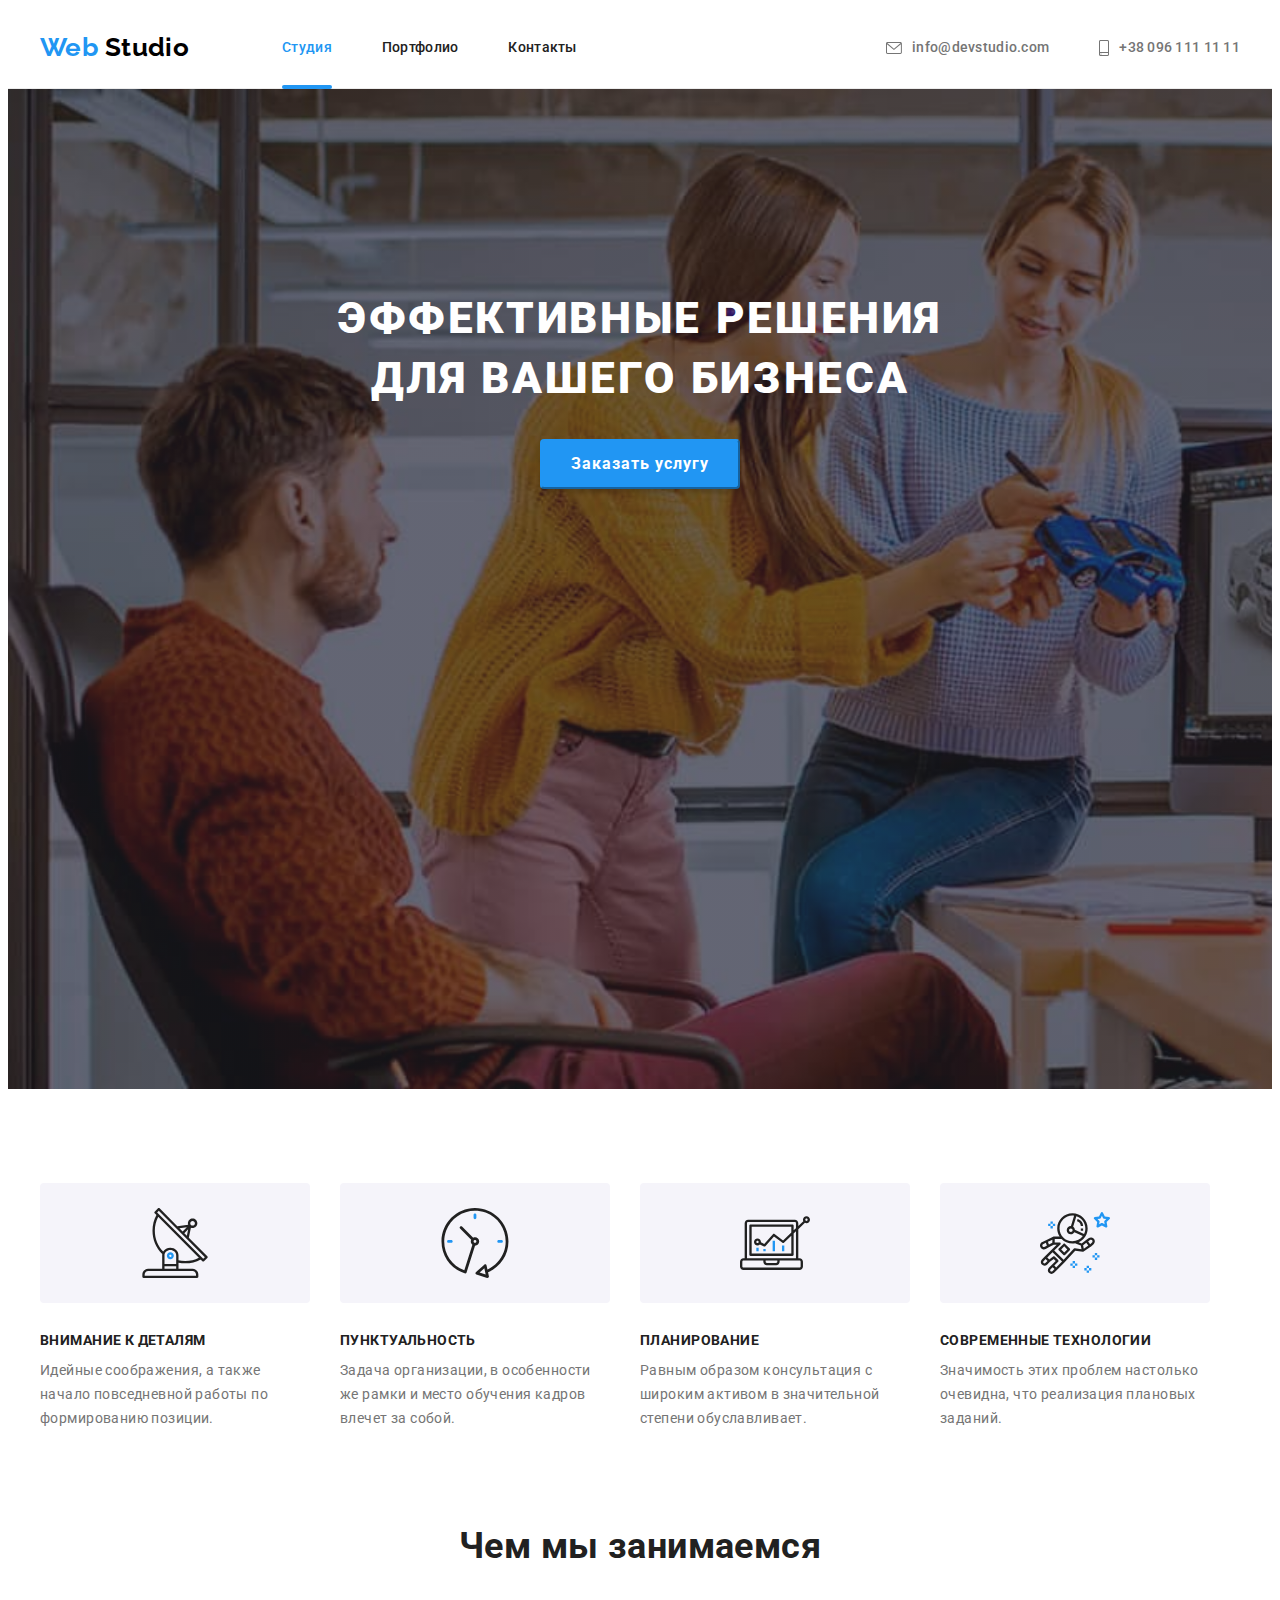
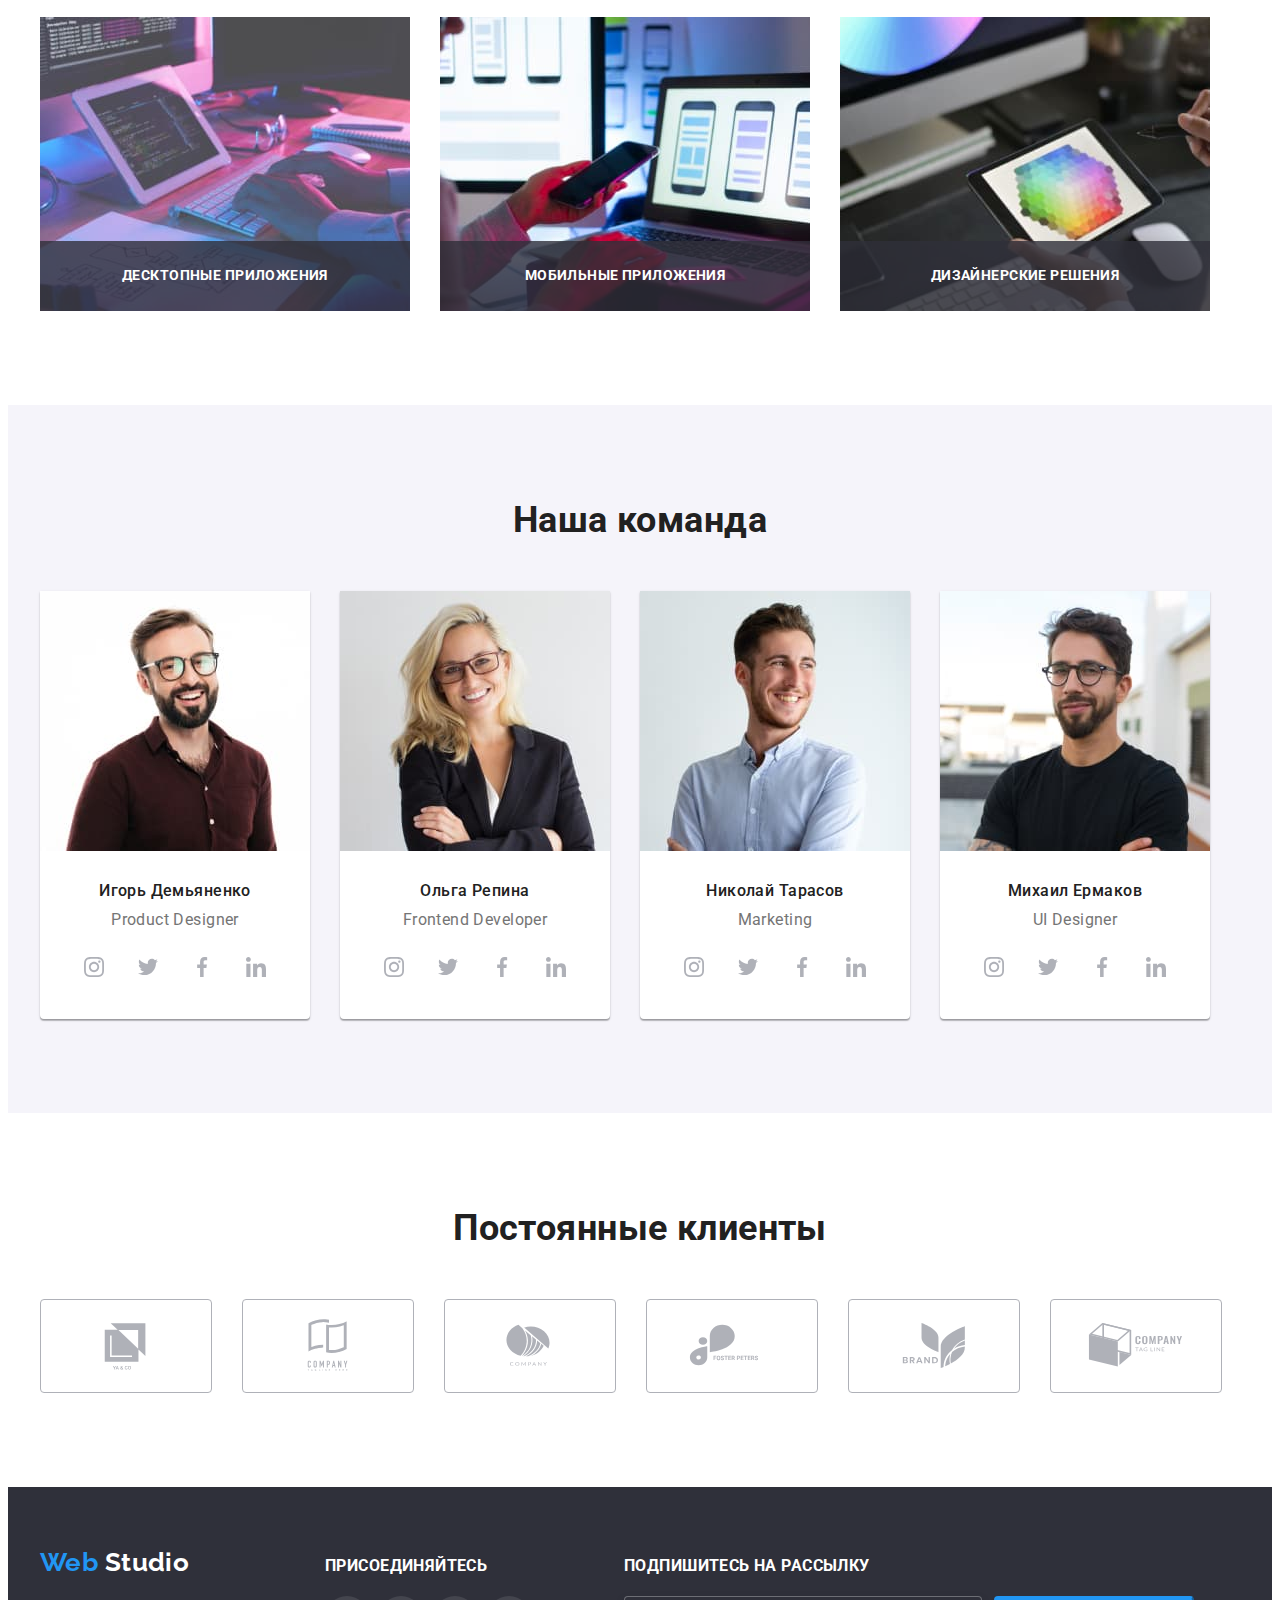
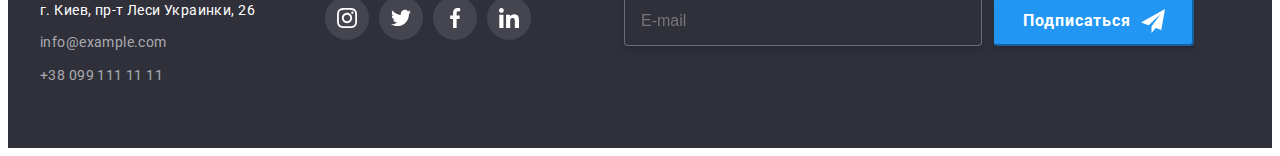
==== index.html @ 4596f4a6 "Initial commit" ====
<!DOCTYPE html>
<html lang="ru">
	<head>
		<meta charset="utf-8" />
		<meta http-equiv="x-ua-compatible" content="ie=edge" />
		<meta name="viewport" content="width=device-width, initial-scale=1.0" />
		<title>Студия</title>
		<link rel="preconnect" href="https://fonts.googleapis.com" />
		<link rel="preconnect" href="https://fonts.gstatic.com" crossorigin />
		<link href="https://fonts.googleapis.com/css2?family=Raleway:wght@700&family=Roboto:wght@400;500;700;900&display=swap" rel="stylesheet" />
		<link
			rel="stylesheet"
			href="https://cdnjs.cloudflare.com/ajax/libs/modern-normalize/1.1.0/modern-normalize.min.css"
			integrity="sha512-wpPYUAdjBVSE4KJnH1VR1HeZfpl1ub8YT/NKx4PuQ5NmX2tKuGu6U/JRp5y+Y8XG2tV+wKQpNHVUX03MfMFn9Q=="
			crossorigin="anonymous"
			referrerpolicy="no-referrer"
		/>
		<link rel="stylesheet" href="./css/styles.css" />
	</head>

	<body>
		<!-- ==== page header ==== -->
		<header class="page-header">
			<div class="container">
				<!-- ==== logo company ==== -->
				<a href="/" class="logo link" lang="en" aria-label="logo WebStudio">
					Web
					<span class="name">Studio</span>
				</a>
				<!-- ==== menu navigation ==== -->
				<nav>
					<!-- ====links to other pages ==== -->
					<ul class="site-nav list">
						<li class="site-nav-item">
							<a href="./index.html" class="link current">Студия</a>
						</li>
						<li class="site-nav-item">
							<a href="./portfolio.html" class="link">Портфолио</a>
						</li>
						<li class="site-nav-item">
							<a href="" class="link">Контакты</a>
						</li>
					</ul>
				</nav>
				<!-- ==== e-mail and tel ==== -->
				<ul class="contacts list">
					<li class="contacts-item">
						<a href="mailto:info@devstudio.com" class="link">
							<svg class="contacts-icon" width="16" height="12"><use href="./images/icons.svg#icon-envelope"></use></svg>
							info@devstudio.com
						</a>
					</li>
					<li class="contacts-item">
						<a href="tel:+380961111111" class="link">
							<svg class="contacts-icon" width="10" height="16"><use href="./images/icons.svg#icon-smartphone"></use></svg>
							+38 096 111 11 11
						</a>
					</li>
				</ul>
			</div>
		</header>

		<!-- ==== page content ==== -->
		<main>
			<!-- ==== hero ==== -->
			<section class="section hero">
				<div class="container">
					<h1 class="hero-title">
						Эффективные решения
						<br />
						для вашего бизнеса
					</h1>
					<button on type="button" class="button" data-modal-open>Заказать услугу</button>
				</div>
			</section>
			<!-- ==== features section ==== -->
			<section class="section no-padding">
				<div class="container">
					<h2 class="section-title visually-hidden">Особенности</h2>
					<ul class="features-list list">
						<li class="features-item">
							<div class="wrapper-icon" aria-label="Антена">
								<svg class="features-icon" width="70" height="70">
									<use href="./images/icons.svg#icon-antenna"></use>
								</svg>
							</div>
							<h3 class="title">Внимание к деталям</h3>
							<p class="description">Идейные соображения, а также начало повседневной работы по формированию позиции.</p>
						</li>
						<li class="features-item">
							<div class="wrapper-icon" aria-label="Часы">
								<svg class="features-icon" width="70" height="70">
									<use href="./images/icons.svg#icon-clock"></use>
								</svg>
							</div>
							<h3 class="title">Пунктуальность</h3>
							<p class="description">Задача организации, в особенности же рамки и место обучения кадров влечет за собой.</p>
						</li>
						<li class="features-item">
							<div class="wrapper-icon" aria-label="Диаграмма">
								<svg class="features-icon" width="70" height="70">
									<use href="./images/icons.svg#icon-diagram"></use>
								</svg>
							</div>
							<h3 class="title">Планирование</h3>
							<p class="description">Равным образом консультация с широким активом в значительной степени обуславливает.</p>
						</li>
						<li class="features-item">
							<div class="wrapper-icon" aria-label="Астронафт">
								<svg class="features-icon" width="70" height="70">
									<use href="./images/icons.svg#icon-astronaut"></use>
								</svg>
							</div>
							<h3 class="title">Современные технологии</h3>
							<p class="description">Значимость этих проблем настолько очевидна, что реализация плановых заданий.</p>
						</li>
					</ul>
				</div>
			</section>
			<!-- ==== work section ==== -->
			<section class="section work">
				<div class="container">
					<h2 class="section-title">Чем мы занимаемся</h2>
					<ul class="work-list list">
						<li class="work-item">
							<img src="./images/box1_sq.jpg" alt="Разработка декстопных приложений" width="370" height="294" />
							<div class="work-item-label">
								<p class="label-description">Десктопные приложения</p>
							</div>
						</li>
						<li class="work-item">
							<img src="./images/box2_sq.jpg" alt="Разработка мобильных приложений" width="370" height="294" />
							<div class="work-item-label">
								<p class="label-description">Мобильные приложения</p>
							</div>
						</li>
						<li class="work-item">
							<img src="./images/box3_sq.jpg" alt="Разработка дизайнерских приложений" width="370" height="294" />
							<div class="work-item-label">
								<p class="label-description">Дизайнерские решения</p>
							</div>
						</li>
					</ul>
				</div>
			</section>
			<!-- ==== team section ==== -->
			<section class="section team">
				<div class="container">
					<h2 class="section-title">Наша команда</h2>
					<ul class="team-list list">
						<li class="team-item">
							<img src="./images/card1_sq.jpg" alt="фото Игоря Демьяненко" width="270" height="260" />
							<div class="wrap">
								<h3 class="title">Игорь Демьяненко</h3>
								<p class="description" lang="en">Product Designer</p>
								<ul class="social-links list">
									<li class="social-links-item">
										<a class="link" href="https://www.instagram.com/" target="_blank" rel="noopener noreferrer" lang="en" aria-label="Instagram">
											<svg class="social-links-icon" width="20" height="20"><use href="./images/icons.svg#icon-instagram"></use></svg>
										</a>
									</li>
									<li class="social-links-item">
										<a class="link" href="https://twitter.com/" target="_blank" rel="noopener noreferrer" lang="en" aria-label="Twitter">
											<svg class="social-links-icon" width="20" height="20"><use href="./images/icons.svg#icon-twitter"></use></svg>
										</a>
									</li>
									<li class="social-links-item">
										<a class="link" href="https://www.facebook.com/" target="_blank" rel="noopener noreferrer" lang="en" aria-label="Facebook">
											<svg class="social-links-icon" width="20" height="20"><use href="./images/icons.svg#icon-facebook"></use></svg>
										</a>
									</li>
									<li class="social-links-item">
										<a class="link" href="https://www.linkedin.com/" target="_blank" rel="noopener noreferrer" lang="en" aria-label="Linkedin">
											<svg class="social-links-icon" width="20" height="20"><use href="./images/icons.svg#icon-linkedin"></use></svg>
										</a>
									</li>
								</ul>
							</div>
						</li>
						<li class="team-item">
							<img src="./images/card2_sq.jpg" alt="фото Ольги Репиной" width="270" height="260" />
							<div class="wrap">
								<h3 class="title">Ольга Репина</h3>
								<p class="description" lang="en">Frontend Developer</p>
								<ul class="social-links list">
									<li class="social-links-item">
										<a class="link" href="https://www.instagram.com/" target="_blank" rel="noopener noreferrer" lang="en" aria-label="Instagram">
											<svg class="social-links-icon" width="20" height="20"><use href="./images/icons.svg#icon-instagram"></use></svg>
										</a>
									</li>
									<li class="social-links-item">
										<a class="link" href="https://twitter.com/" target="_blank" rel="noopener noreferrer" lang="en" aria-label="Twitter">
											<svg class="social-links-icon" width="20" height="20"><use href="./images/icons.svg#icon-twitter"></use></svg>
										</a>
									</li>
									<li class="social-links-item">
										<a class="link" href="https://www.facebook.com/" target="_blank" rel="noopener noreferrer" lang="en" aria-label="Facebook">
											<svg class="social-links-icon" width="20" height="20"><use href="./images/icons.svg#icon-facebook"></use></svg>
										</a>
									</li>
									<li class="social-links-item">
										<a class="link" href="https://www.linkedin.com/" target="_blank" rel="noopener noreferrer" lang="en" aria-label="Linkedin">
											<svg class="social-links-icon" width="20" height="20"><use href="./images/icons.svg#icon-linkedin"></use></svg>
										</a>
									</li>
								</ul>
							</div>
						</li>
						<li class="team-item">
							<img src="./images/card3_sq.jpg" alt="фото Николая Тарасова" width="270" height="260" />
							<div class="wrap">
								<h3 class="title">Николай Тарасов</h3>
								<p class="description" lang="en">Marketing</p>
								<ul class="social-links list">
									<li class="social-links-item">
										<a class="link" href="https://www.instagram.com/" target="_blank" rel="noopener noreferrer" lang="en" aria-label="Instagram">
											<svg class="social-links-icon" width="20" height="20"><use href="./images/icons.svg#icon-instagram"></use></svg>
										</a>
									</li>
									<li class="social-links-item">
										<a class="link" href="https://twitter.com/" target="_blank" rel="noopener noreferrer" lang="en" aria-label="Twitter">
											<svg class="social-links-icon" width="20" height="20"><use href="./images/icons.svg#icon-twitter"></use></svg>
										</a>
									</li>
									<li class="social-links-item">
										<a class="link" href="https://www.facebook.com/" target="_blank" rel="noopener noreferrer" lang="en" aria-label="Facebook">
											<svg class="social-links-icon" width="20" height="20"><use href="./images/icons.svg#icon-facebook"></use></svg>
										</a>
									</li>
									<li class="social-links-item">
										<a class="link" href="https://www.linkedin.com/" target="_blank" rel="noopener noreferrer" lang="en" aria-label="Linkedin">
											<svg class="social-links-icon" width="20" height="20"><use href="./images/icons.svg#icon-linkedin"></use></svg>
										</a>
									</li>
								</ul>
							</div>
						</li>
						<li class="team-item">
							<img src="./images/card4_sq.jpg" alt="фото Михаила Ермакова" width="270" />
							<div class="wrap">
								<h3 class="title">Михаил Ермаков</h3>
								<p class="description" lang="en">UI Designer</p>
								<ul class="social-links list">
									<li class="social-links-item">
										<a class="link" href="https://www.instagram.com/" target="_blank" rel="noopener noreferrer" lang="en" aria-label="Instagram">
											<svg class="social-links-icon" width="20" height="20"><use href="./images/icons.svg#icon-instagram"></use></svg>
										</a>
									</li>
									<li class="social-links-item">
										<a class="link" href="https://twitter.com/" target="_blank" rel="noopener noreferrer" lang="en" aria-label="Twitter">
											<svg class="social-links-icon" width="20" height="20"><use href="./images/icons.svg#icon-twitter"></use></svg>
										</a>
									</li>
									<li class="social-links-item">
										<a class="link" href="https://www.facebook.com/" target="_blank" rel="noopener noreferrer" lang="en" aria-label="Facebook">
											<svg class="social-links-icon" width="20" height="20"><use href="./images/icons.svg#icon-facebook"></use></svg>
										</a>
									</li>
									<li class="social-links-item">
										<a class="link" href="https://www.linkedin.com/" target="_blank" rel="noopener noreferrer" lang="en" aria-label="Linkedin">
											<svg class="social-links-icon" width="20" height="20"><use href="./images/icons.svg#icon-linkedin"></use></svg>
										</a>
									</li>
								</ul>
							</div>
						</li>
					</ul>
				</div>
			</section>
			<!-- ==== section regular clients ==== -->
			<section class="section clients">
				<div class="container">
					<h2 class="section-title">Постоянные клиенты</h2>
					<ul class="clients-list list">
						<li class="clients-item">
							<a href="" class="wrapper-icon link">
								<svg class="clients-icon" width="106" height="60">
									<use href="./images/icons.svg#icon-client1"></use>
								</svg>
							</a>
						</li>
						<li class="clients-item">
							<a href="" class="wrapper-icon link">
								<svg class="clients-icon" width="106" height="60">
									<use href="./images/icons.svg#icon-client2"></use>
								</svg>
							</a>
						</li>
						<li class="clients-item">
							<a href="" class="wrapper-icon link">
								<svg class="clients-icon" width="106" height="60">
									<use href="./images/icons.svg#icon-client3"></use>
								</svg>
							</a>
						</li>
						<li class="clients-item">
							<a href="" class="wrapper-icon link">
								<svg class="clients-icon" width="106" height="60">
									<use href="./images/icons.svg#icon-client4"></use>
								</svg>
							</a>
						</li>
						<li class="clients-item">
							<a href="" class="wrapper-icon link">
								<svg class="clients-icon" width="106" height="60">
									<use href="./images/icons.svg#icon-client5"></use>
								</svg>
							</a>
						</li>
						<li class="clients-item">
							<a href="" class="wrapper-icon link">
								<svg class="clients-icon" width="106" height="60">
									<use href="./images/icons.svg#icon-client6"></use>
								</svg>
							</a>
						</li>
					</ul>
				</div>
			</section>
		</main>

		<!-- ==== page footer ==== -->
		<footer class="page-footer">
			<div class="container">
				<div class="wrapper-address">
					<!-- ==== logo company ==== -->
					<a href="/" class="logo link" lang="en" aria-label="logo WebStudio">
						Web
						<span class="name">Studio</span>
					</a>
					<!-- ==== address ==== -->
					<address class="address">
						<ul class="address-list list">
							<li class="address-item">
								<a href="https://goo.gl/maps/FhsFouY1L5zsYzUFA" target="_blank" rel="noopener noreferrer" lang="en" aria-label="Google maps" class="link">
									г. Киев, пр-т Леси Украинки, 26
								</a>
							</li>
							<li class="address-item">
								<a href="mailto:info@example.com" class="link">info@example.com</a>
							</li>
							<li class="address-item">
								<a href="tel:+380991111111" class="link">+38 099 111 11 11</a>
							</li>
						</ul>
					</address>
				</div>
				<div class="wrapper-social-links">
					<h3 class="social-links-title">присоединяйтесь</h3>
					<ul class="social-links list">
						<li class="social-links-item">
							<a class="link" href="https://www.instagram.com/" target="_blank" rel="noopener noreferrer" lang="en" aria-label="Instagram">
								<svg class="social-links-icon" width="20" height="20"><use href="./images/icons.svg#icon-instagram"></use></svg>
							</a>
						</li>
						<li class="social-links-item">
							<a class="link" href="https://twitter.com/" target="_blank" rel="noopener noreferrer" lang="en" aria-label="Twitter">
								<svg class="social-links-icon" width="20" height="20"><use href="./images/icons.svg#icon-twitter"></use></svg>
							</a>
						</li>
						<li class="social-links-item">
							<a class="link" href="https://www.facebook.com/" target="_blank" rel="noopener noreferrer" lang="en" aria-label="Facebook">
								<svg class="social-links-icon" width="20" height="20"><use href="./images/icons.svg#icon-facebook"></use></svg>
							</a>
						</li>
						<li class="social-links-item">
							<a class="link" href="https://www.linkedin.com/" target="_blank" rel="noopener noreferrer" lang="en" aria-label="Linkedin">
								<svg class="social-links-icon" width="20" height="20"><use href="./images/icons.svg#icon-linkedin"></use></svg>
							</a>
						</li>
					</ul>
				</div>
				<div class="wrapper-email-input">
					<h3 class="email-input-title">Подпишитесь на рассылку</h3>
					<form class="email-input">
						<label for="user-mail" class="visually-hidden" aria-label="Почта">E-mail</label>
						<input type="email" name="email" id="user-mail" placeholder="E-mail" />
						<button type="submit" class="subscribe button">Подписаться</button>
					</form>
				</div>
			</div>
		</footer>
		<div class="backdrop is-hidden" data-modal>
			<div class="modal">
				<button class="close-button" aria-label="Закрыть" data-modal-close>
					<svg class="modal-icon" width="11" height="11"><use href="./images/icons.svg#icon-close-btn"></use></svg>
				</button>
				<p class="modal-title">Оставьте свои данные, мы вам перезвоним</p>
				<form class="form-contacts" name="form-contacts" autocomplete="off">
					<label class="form-field">
						<span class="form-label">Имя</span>
						<span class="input-wrapper">
							<input class="form-input" type="text" name="username" />
							<svg class="input-icon" width="18" height="18"><use href="./images/icons.svg#icon-person"></use></svg>
						</span>
					</label>
					<label class="form-field">
						<span class="form-label">Телефон</span>
						<span class="input-wrapper">
							<input class="form-input" type="tel" name="tel" required />
							<svg class="input-icon" width="18" height="18"><use href="./images/icons.svg#icon-phone"></use></svg>
						</span>
					</label>
					<label class="form-field">
						<span class="form-label">Почта</span>
						<span class="input-wrapper">
							<input class="form-input" type="email" name="email" />
							<svg class="input-icon" width="18" height="18"><use href="./images/icons.svg#icon-email"></use></svg>
						</span>
					</label>
					<label class="form-field comment">
						<span class="form-label">Комментарий</span>
						<textarea class="form-comment" name="comment" placeholder="Введите текст"></textarea>
					</label>
					<label class="form-field checkbox">
						<span class="input-wrapper">
							<input class="form-input checkbox" type="checkbox" name="agreement" required />
							<svg class="input-icon" width="16" height="15"><use href="./images/icons.svg#icon-check2"></use></svg>
							<span class="input-border"></span>
						</span>
						<span class="form-label">
							Соглашаюсь с рассылкой и принимаю
							<a href="" class="agreement-doc">Условия договора</a>
						</span>
					</label>
					<button type="submit" class="send button">Отправить</button>
				</form>
			</div>
		</div>
		<script src="./js/modal.js"></script>
	</body>
</html>
---- css/styles.css ----
:root {
	--main-color-text: #212121;
	--second-color-text: #757575;
	--white-color: #ffffff;
	--color-accent: #2196f3;
	--color-second-background: #f5f4fa;
	--color-accent-background: #2f303a;
	--color-icon: #afb1b8;
	--transition-duration: 250ms;
	--transition-timing-function: cubic-bezier(0.4, 0, 0.2, 1);
}
body {
	font-family: "Roboto", sans-serif;
	font-weight: 400;
	font-size: 14px;
	letter-spacing: 0.03em;

	color: var(--main-color-text);
	background-color: var(--white-color);
}
/* ===== utilities ===== */
img {
	display: block;
	max-width: 100%;
	height: auto;
}
h1,
h2,
h3,
h4,
h5,
h6,
p {
	padding-top: 0;
	padding-bottom: 0;
	margin-top: 0;
	margin-bottom: 0;
}
.list {
	list-style: none;

	display: flex;
	padding: 0;
	margin: 0;
}
.link.current,
.link:hover,
.link:focus {
	color: var(--color-accent);
}
.link {
	text-decoration: none;
	color: inherit;
}
input:hover,
input:focus,
input:active,
textarea:hover,
textarea:focus,
textarea:active {
	outline: 0;
}
.container {
	padding-top: 0;
	padding-bottom: 0;
	padding-left: 15px;
	padding-right: 15px;
	margin-top: 0;
	margin-bottom: 0;
	margin-left: auto;
	margin-right: auto;

	width: 1200px;
}
.button {
	width: 200px;
	height: 50px;

	font-family: inherit;
	font-weight: 700;
	font-size: 16px;
	line-height: 1.88;
	letter-spacing: 0.06em;

	color: var(--white-color);
	background-color: var(--color-accent);

	box-shadow: 0px 4px 4px rgba(0, 0, 0, 0.15);
	border-radius: 4px;
	border-color: var(--color-accent);

	cursor: pointer;

	transition: color var(--transition-duration) var(--transition-timing-function), background-color var(--transition-duration) var(--transition-timing-function),
		border-color var(--transition-duration) var(--transition-timing-function);
}
.button:hover,
.button:focus {
	--btn-color: #188ce8;
	background-color: var(--btn-color);
	border-color: var(--btn-color);
}

/* ==== STUDIO PAGE ==== */
/* ==== header ==== */
.page-header {
	border-bottom: 1px solid #ececec;
}
.page-header > .container {
	display: flex;
	align-items: center;
}
/* ==== logo company ==== */
.logo {
	padding-top: 24px;
	padding-bottom: 25px;
	margin-right: 93px;

	font-family: "Raleway", sans-serif;
	font-weight: 700;
	font-size: 26px;
	line-height: 1.2;

	color: var(--color-accent);
}
.page-header .name {
	color: #000000;
}
/* ==== menu navigation and contacts ==== */
.site-nav-item > .link,
.contacts-item > .link {
	display: flex;
	align-items: center;

	padding-top: 32px;
	padding-bottom: 32px;

	font-weight: 500;
	line-height: 1.14;
	letter-spacing: 0.02em;

	transition: color var(--transition-duration) var(--transition-timing-function);
}
.site-nav-item + .site-nav-item,
.contacts-item + .contacts-item {
	margin-left: 50px;
}
.site-nav-item > .link.current {
	position: relative;
}
.site-nav-item > .link.current::after {
	position: absolute;
	content: "";
	bottom: -1px;
	left: 0;

	width: 100%;
	height: 4px;

	border-radius: 2px;
	background: var(--color-accent);
}
.contacts {
	margin-left: auto;
}
.contacts-item {
	color: var(--second-color-text);
}
.contacts-icon {
	margin-right: 10px;
	fill: currentColor;
}

/* ==== main ==== */
/* ==== hero ==== */
.section.hero {
	margin-left: auto;
	margin-right: auto;
	padding-top: 200px;
	padding-bottom: 200px;

	max-width: 1600px;
	height: 600px;

	background-color: var(--color-accent-background);
	background-image: linear-gradient(to right, rgba(47, 48, 58, 0.4), rgba(47, 48, 58, 0.4)), url(../images/hero.jpg);
	background-size: cover;

	text-align: center;
}
.hero-title {
	margin-bottom: 30px;

	font-weight: 900;
	font-size: 44px;
	line-height: 1.36;
	letter-spacing: 0.06em;
	text-transform: uppercase;

	color: var(--white-color);
}
.hero .button {
	display: inline-block;
	align-items: center;
}
/* ==== sections ==== */
.section {
	padding-top: 94px;
	padding-bottom: 94px;
}
.section.no-padding {
	padding-bottom: 0;
}
.features-item:not(:last-child),
.work-item:not(:last-child),
.team-item:not(:last-child),
.clients-item:not(:last-child) {
	margin-right: 30px;
}
.section-title {
	margin-bottom: 50px;

	font-weight: 700;
	font-size: 36px;
	line-height: 1.17;
	text-align: center;
}
.visually-hidden {
	position: absolute;
	white-space: nowrap;
	margin: -1px;

	width: 1px;
	height: 1px;

	overflow: hidden;
	border: 0;
	padding: 0;
	clip: rect(0 0 0 0);
	clip-path: inset(50%);
}
/* ==== features section ==== */
.features-item {
	width: 270px;
}
.features-item > .wrapper-icon {
	display: flex;
	justify-content: center;
	align-items: center;

	margin-bottom: 30px;

	width: 270px;
	height: 120px;

	background: var(--color-second-background);
	border-radius: 4px;
}
.features-list .title {
	margin-bottom: 10px;

	font-weight: 700;
	font-size: 14px;
	line-height: 1.14;
	text-transform: uppercase;
}
.features-list .description {
	line-height: 1.71;

	color: var(--second-color-text);
}
/* ==== work section ==== */
.work-item {
	position: relative;
}
.work-item-label {
	position: absolute;
	bottom: 0;
	left: 0;

	display: flex;
	justify-content: center;
	align-items: center;

	width: 370px;
	height: 70px;

	background: rgba(47, 48, 58, 0.8);
}
.label-description {
	font-weight: 700;
	line-height: 1.14;
	text-align: center;
	letter-spacing: 0.03em;
	text-transform: uppercase;

	color: var(--white-color);
}
/* ==== team section ==== */
.section.team {
	background-color: var(--color-second-background);
}
.team-item {
	width: 270px;

	background-color: var(--white-color);
	box-shadow: 0px 1px 3px rgba(0, 0, 0, 0.12), 0px 1px 1px rgba(0, 0, 0, 0.14), 0px 2px 1px rgba(0, 0, 0, 0.2);
	border-radius: 0px 0px 4px 4px;
}
.team-item > .wrap {
	padding-top: 30px;
	padding-bottom: 30px;

	text-align: center;
}
.team-list .title {
	margin-bottom: 10px;

	font-weight: 500;
	font-size: 16px;
	line-height: 1.19;
}
.team-list .description {
	margin-bottom: 16px;

	font-weight: 400;
	font-size: 16px;
	line-height: 1.19;

	color: var(--second-color-text);
}
/* ==== social-links ==== */
.team-item .social-links {
	justify-content: center;
}
.social-links-item > .link {
	display: flex;
	align-items: center;
	justify-content: center;

	width: 44px;
	height: 44px;

	color: var(--color-icon);
	border-radius: 50%;

	transition: color var(--transition-duration) var(--transition-timing-function), background-color var(--transition-duration) var(--transition-timing-function);
}
.social-links-item:not(:last-child) {
	margin-right: 10px;
}
.social-links-item > .link:hover,
.social-links-item > .link:focus {
	color: var(--white-color);
	background-color: var(--color-accent);
}
.social-links-icon {
	fill: currentColor;
}
/* ==== clients section ==== */
.clients-item > .wrapper-icon {
	display: flex;
	justify-content: center;
	align-items: center;

	width: 170px;
	height: 92px;

	color: var(--color-icon);
	border: 1px solid var(--color-icon);
	border-radius: 4px;

	transition: color var(--transition-duration) var(--transition-timing-function), border var(--transition-duration) var(--transition-timing-function);
}
.clients-item > .wrapper-icon:hover,
.clients-item > .wrapper-icon:focus {
	border: 1px solid var(--color-accent);
	color: var(--color-accent);
}
.clients-icon {
	fill: currentColor;
}
/* ==== footer ==== */
.page-footer {
	padding-top: 60px;
	padding-bottom: 60px;

	background-color: var(--color-accent-background);
}
.page-footer > .container {
	display: flex;
	align-items: baseline;
}
/* ==== address container ==== */
.wrapper-address {
	margin-right: 70px;
}
.page-footer .logo {
	display: block;
	padding: 0;
	margin-top: 0;
	margin-bottom: 20px;
	margin-right: 0;
	margin-left: 0;
}
.page-footer .name {
	color: var(--white-color);
}
.address {
	font-style: inherit;
	line-height: 1.71;

	color: rgba(255, 255, 255, 0.6);
}
.address-list {
	display: block;
}
.address-item:first-child {
	padding-top: 0;

	color: var(--white-color);
}
.address-item + .address-item {
	margin-top: 9px;
}
.address-item > .link {
	transition: color var(--transition-duration) var(--transition-timing-function);
}
/* ==== wrapper social links ==== */
.page-footer .wrapper-social-links {
	margin-right: 93px;
}
.social-links-title,
.email-input-title {
	margin-bottom: 20px;

	font-weight: 700;
	line-height: 1.14;
	text-transform: uppercase;

	color: var(--white-color);
}
.page-footer .social-links-item {
	border-radius: 50%;
	background: rgba(255, 255, 255, 0.1);
}
.page-footer .social-links-icon {
	fill: var(--white-color);
}
/* ==== wrapper e-mail input ==== */
.wrapper-email-input {
	margin-right: auto;
}
.email-input {
	display: flex;
}
.page-footer input[type="email"] {
	margin-right: 12px;
	padding-top: 15px;
	padding-bottom: 15px;
	padding-left: 16px;

	width: 358px;
	height: 50px;

	display: flex;
	align-items: center;

	font-size: 16px;
	line-height: 1.25;

	color: rgba(255, 255, 255, 0.6);
	background-color: var(--color-accent-background);
	box-sizing: border-box;
	border: 1px solid rgba(255, 255, 255, 0.3);
	filter: drop-shadow(0px 4px 4px rgba(0, 0, 0, 0.15));
	border-radius: 4px;

	transition: border-color var(--transition-duration) var(--transition-timing-function);
}
.page-footer input[type="email"]:hover,
.page-footer input[type="email"]:focus,
.page-footer input[type="email"]:active {
	border-color: var(--white-color);
}
.subscribe.button {
	display: flex;
	align-items: center;
	justify-content: center;
	text-align: center;
}
.subscribe.button::after {
	content: "";
	display: inline-block;
	width: 24px;
	height: 24px;
	margin-left: 10px;
	background-image: url(../images/icons/send.svg);
	background-size: contain;
}

/* ==== modal window ==== */
.backdrop {
	position: fixed;
	top: 0;
	left: 0;

	width: 100%;
	height: 100%;

	background: rgba(0, 0, 0, 0.2);

	transition: opacity var(--transition-duration) var(--transition-timing-function), visibility var(--transition-duration) var(--transition-timing-function),
		transform var(--transition-duration) var(--transition-timing-function);
}
.backdrop.is-hidden {
	opacity: 0;
	pointer-events: none;
	visibility: hidden;
}
.backdrop.is-hidden > .modal {
	transform: translate(-50%, -50%) scale(1.5);
}
.modal {
	position: absolute;
	top: 50%;
	left: 50%;
	transform: translate(-50%, -50%) scale(1);
	padding: 40px;

	width: 528px;
	height: 581px;

	background: var(--white-color);
	box-shadow: 0px 1px 3px rgba(0, 0, 0, 0.12), 0px 1px 1px rgba(0, 0, 0, 0.14), 0px 2px 1px rgba(0, 0, 0, 0.2);
	border-radius: 4px;
	opacity: 1;

	transition: transform var(--transition-duration) var(--transition-timing-function), visibility var(--transition-duration) var(--transition-timing-function),
		opacity var(--transition-duration) var(--transition-timing-function);
}
.modal .close-button {
	position: absolute;
	top: 8px;
	right: 8px;

	display: flex;
	justify-content: center;
	align-items: center;

	width: 30px;
	height: 30px;

	color: #000000;
	background: var(--white-color);
	border: 1px solid rgba(0, 0, 0, 0.1);
	border-radius: 50%;

	cursor: pointer;
	transition: color var(--transition-duration) var(--transition-timing-function);
}
.close-button:hover,
.close-button:focus {
	color: var(--color-accent);
}
.modal-icon,
.input-icon {
	fill: currentColor;
}
.modal-title {
	margin-bottom: 12px;

	font-weight: 700;
	font-size: 20px;
	line-height: 1.15;
	text-align: center;
}
.form-contacts {
	display: block;
	text-align: center;
}
.form-field {
	display: block;
	margin-bottom: 10px;

	text-align: left;
}
.form-label {
	display: inline-block;
	margin-bottom: 4px;

	font-size: 12px;
	line-height: 1.17;
	letter-spacing: 0.01em;

	color: var(--second-color-text);
}
.input-wrapper {
	position: relative;
	display: block;
}
.form-input {
	display: flex;
	padding-top: 12px;
	padding-bottom: 12px;
	padding-left: 42px;
	padding-right: 16px;

	width: 448px;
	height: 40px;

	color: var(--main-color-text);
	border: 1px solid rgba(33, 33, 33, 0.2);
	border-radius: 4px;

	transition: border-color var(--transition-duration) var(--transition-timing-function);
}
.form-field:focus-within .form-input {
	border-color: var(--color-accent);
}
.input-icon {
	position: absolute;
	top: 50%;
	left: 12px;
	transform: translateY(-50%);

	transition: fill var(--transition-duration) var(--transition-timing-function);
}
.form-field:focus-within .input-icon {
	fill: var(--color-accent);
}
.form-field.comment {
	margin-bottom: 20px;
}
.form-comment {
	display: flex;
	padding: 12px 16px;

	width: 448px;
	height: 120px;
	resize: none;

	line-height: 1.14;
	letter-spacing: 0.01em;

	color: var(--main-color-text);
	border: 1px solid rgba(33, 33, 33, 0.2);
	border-radius: 4px;
	transition: border-color var(--transition-duration) var(--transition-timing-function);
}
.form-comment:hover,
.form-comment:focus,
.form-comment:active {
	border-color: var(--color-accent);
}
.form-comment::placeholder {
	color: rgba(117, 117, 117, 0.5);
}
.form-field.checkbox {
	display: flex;
	justify-content: center;
	align-items: center;

	margin-bottom: 30px;
}
.checkbox > .input-wrapper {
	position: relative;

	display: block;
	margin-right: 7px;

	width: 16px;
	height: 15px;

	cursor: pointer;
}
.checkbox .form-input {
	position: absolute;
	white-space: nowrap;
	margin: -1px;
	padding: 0;

	width: 1px;
	height: 1px;

	overflow: hidden;
	border: 0;

	clip: rect(0 0 0 0);
	clip-path: inset(50%);
}
.checkbox .input-icon {
	position: absolute;
	top: 50%;
	left: 0;
	transform: translateY(-50%);

	opacity: 0;
	transition: opacity var(--transition-duration) var(--transition-timing-function);
}
.checkbox:checked + .input-icon {
	opacity: 1;
}
.checkbox .input-border {
	position: absolute;
	top: 50%;
	left: 0;
	transform: translateY(-50%);

	width: 16px;
	height: 15px;

	border: 2px solid var(--main-color-text);
	border-radius: 2px;

	transition: border-color var(--transition-duration) var(--transition-timing-function);
}
.checkbox:checked ~ .input-border,
.checkbox:focus ~ .input-border,
.checkbox:hover ~ .input-border {
	border-color: var(--color-accent);
}
.checkbox .form-label {
	margin-bottom: 0;

	font-size: 14px;
	line-height: 1.71;

	color: var(--second-color-text);
	cursor: pointer;
	user-select: none;
}
.agreement-doc {
	color: var(--color-accent);
}

/* ==== PORTFOLIO PAGE ==== */
/* ==== filters button ==== */
.filters {
	justify-content: center;
}

.filters-item:not(:last-child) {
	margin-right: 8px;
}
.filters .button {
	padding: 6px 22px;

	width: auto;
	height: auto;

	font-family: inherit;
	font-weight: 500;
	font-size: 16px;
	line-height: 1.62;
	letter-spacing: 0.03em;

	color: var(--main-color-text);
	background-color: var(--color-second-background);

	border-color: transparent;
	border-radius: 4px;

	transition: color var(--transition-duration) var(--transition-timing-function), background-color var(--transition-duration) var(--transition-timing-function),
		box-shadow var(--transition-duration) var(--transition-timing-function);
	cursor: pointer;
}
.filters .button:active,
.filters .button:hover,
.filters .button:focus {
	color: var(--white-color);
	background-color: var(--color-accent);
	box-shadow: 0px 3px 1px rgba(0, 0, 0, 0.1), 0px 1px 2px rgba(0, 0, 0, 0.08), 0px 2px 2px rgba(0, 0, 0, 0.12);
}
/* ==== projects ==== */
.projects-list {
	flex-wrap: wrap;
	margin-top: 50px;
}
.projects-item {
	margin-right: 30px;
	margin-bottom: 30px;

	width: 370px;
}
.projects-item:nth-child(3n) {
	margin-right: 0;
}
.projects-item:nth-last-child(-n + 3) {
	margin-bottom: 0;
}
.projects-item > .link {
	display: inline-block;
	transition: box-shadow var(--transition-duration) var(--transition-timing-function);
}
.projects-item > .link:hover,
.projects-item > .link:focus {
	color: inherit;
	box-shadow: 0px 1px 1px rgba(0, 0, 0, 0.12), 0px 4px 4px rgba(0, 0, 0, 0.06), 1px 4px 6px rgba(0, 0, 0, 0.16);
}
.projects-item .wrap {
	padding-top: 20px;
	padding-bottom: 20px;
	padding-left: 24px;
	padding-right: 24px;

	border-right: 1px solid #eeeeee;
	border-bottom: 1px solid #eeeeee;
	border-left: 1px solid #eeeeee;
}
.projects-item .title {
	margin-bottom: 4px;

	font-weight: 700;
	font-size: 18px;
	line-height: 2;
	letter-spacing: 0.06em;
	text-align: left;
}
.projects-item .subtitle {
	font-weight: 400;
	font-size: 16px;
	line-height: 1.88;
	text-align: left;

	color: var(--second-color-text);
}
.box {
	position: relative;
	overflow: hidden;
}
.overlay-description {
	position: absolute;
	padding-top: 63px;
	padding-bottom: 63px;
	padding-left: 24px;
	padding-right: 24px;

	width: 100%;
	height: 100%;

	background-color: rgba(33, 150, 243, 0.9);
	color: var(--white-color);

	font-size: 18px;
	line-height: 1.56;
	text-align: left;

	transition: transform var(--transition-duration) var(--transition-timing-function);
}
.projects-item > .link:hover .overlay-description,
.projects-item > .link:focus .overlay-description {
	transform: translateY(-100%);
}
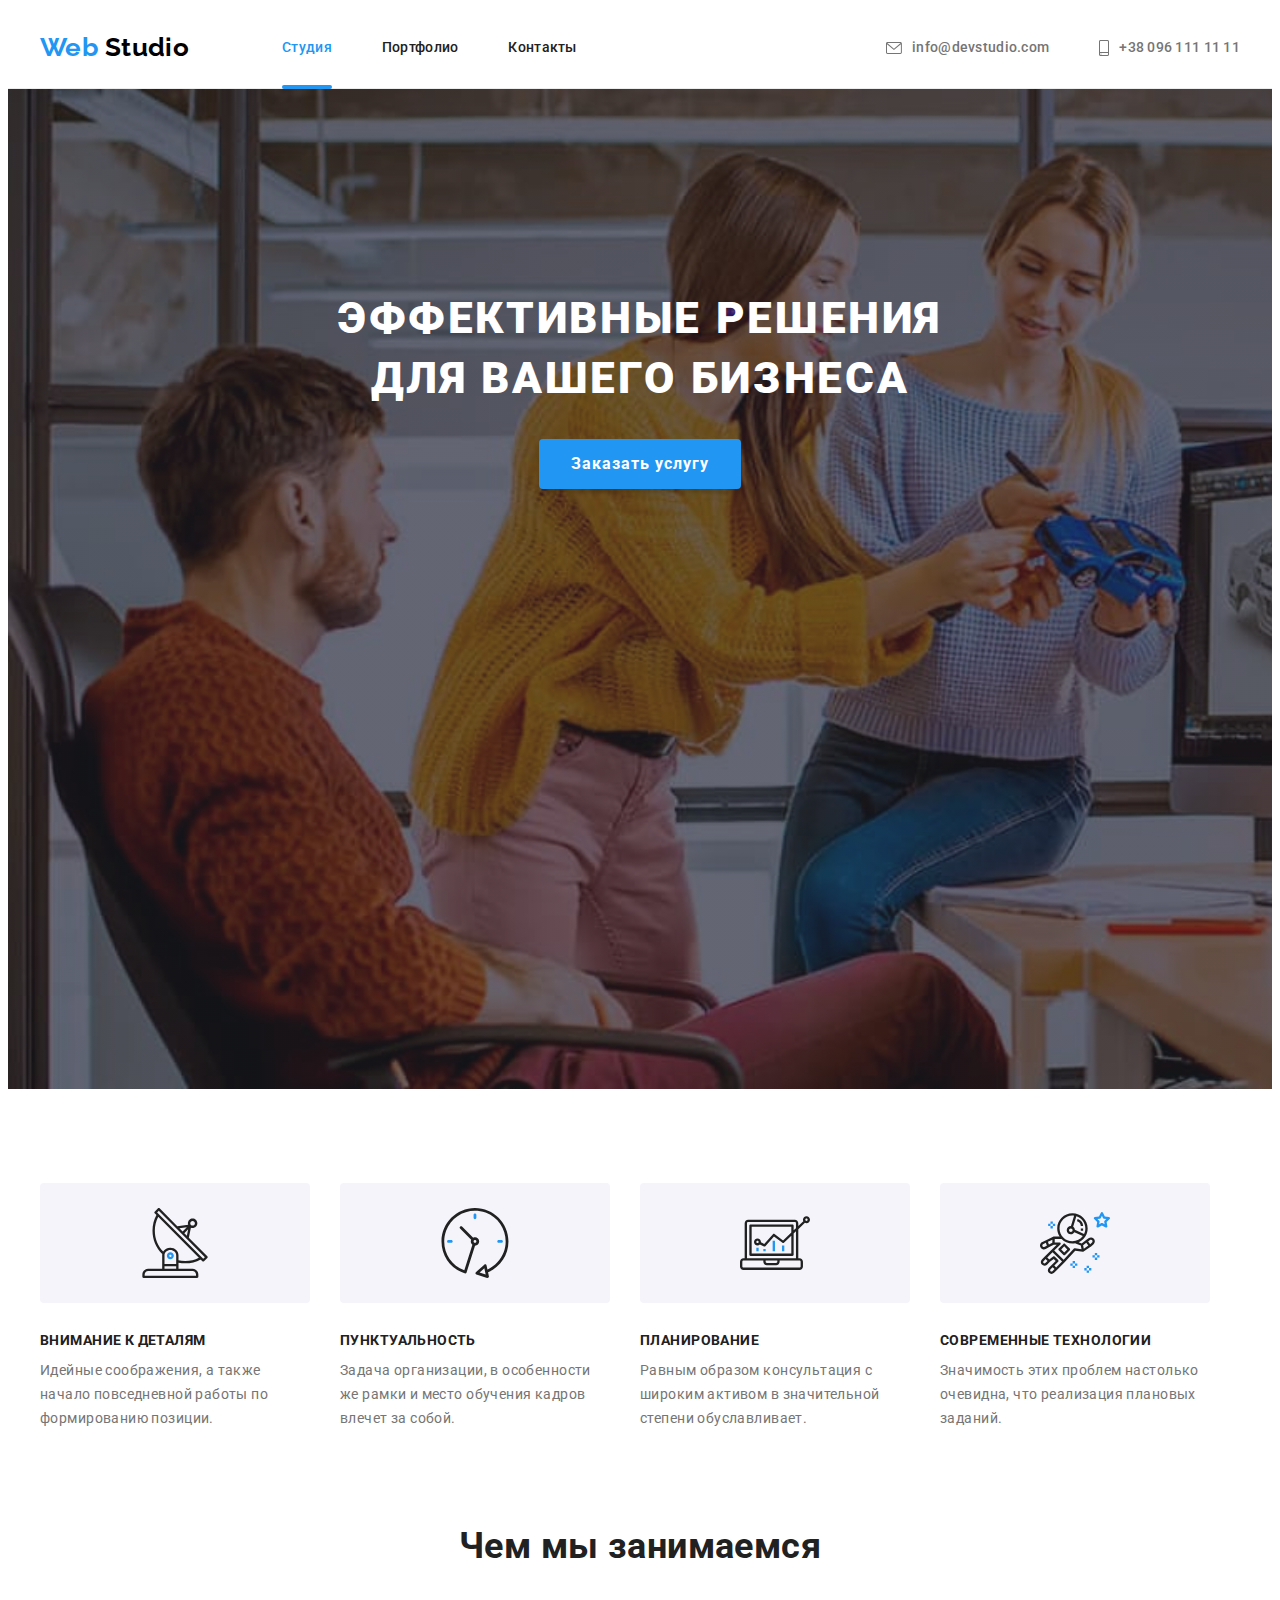
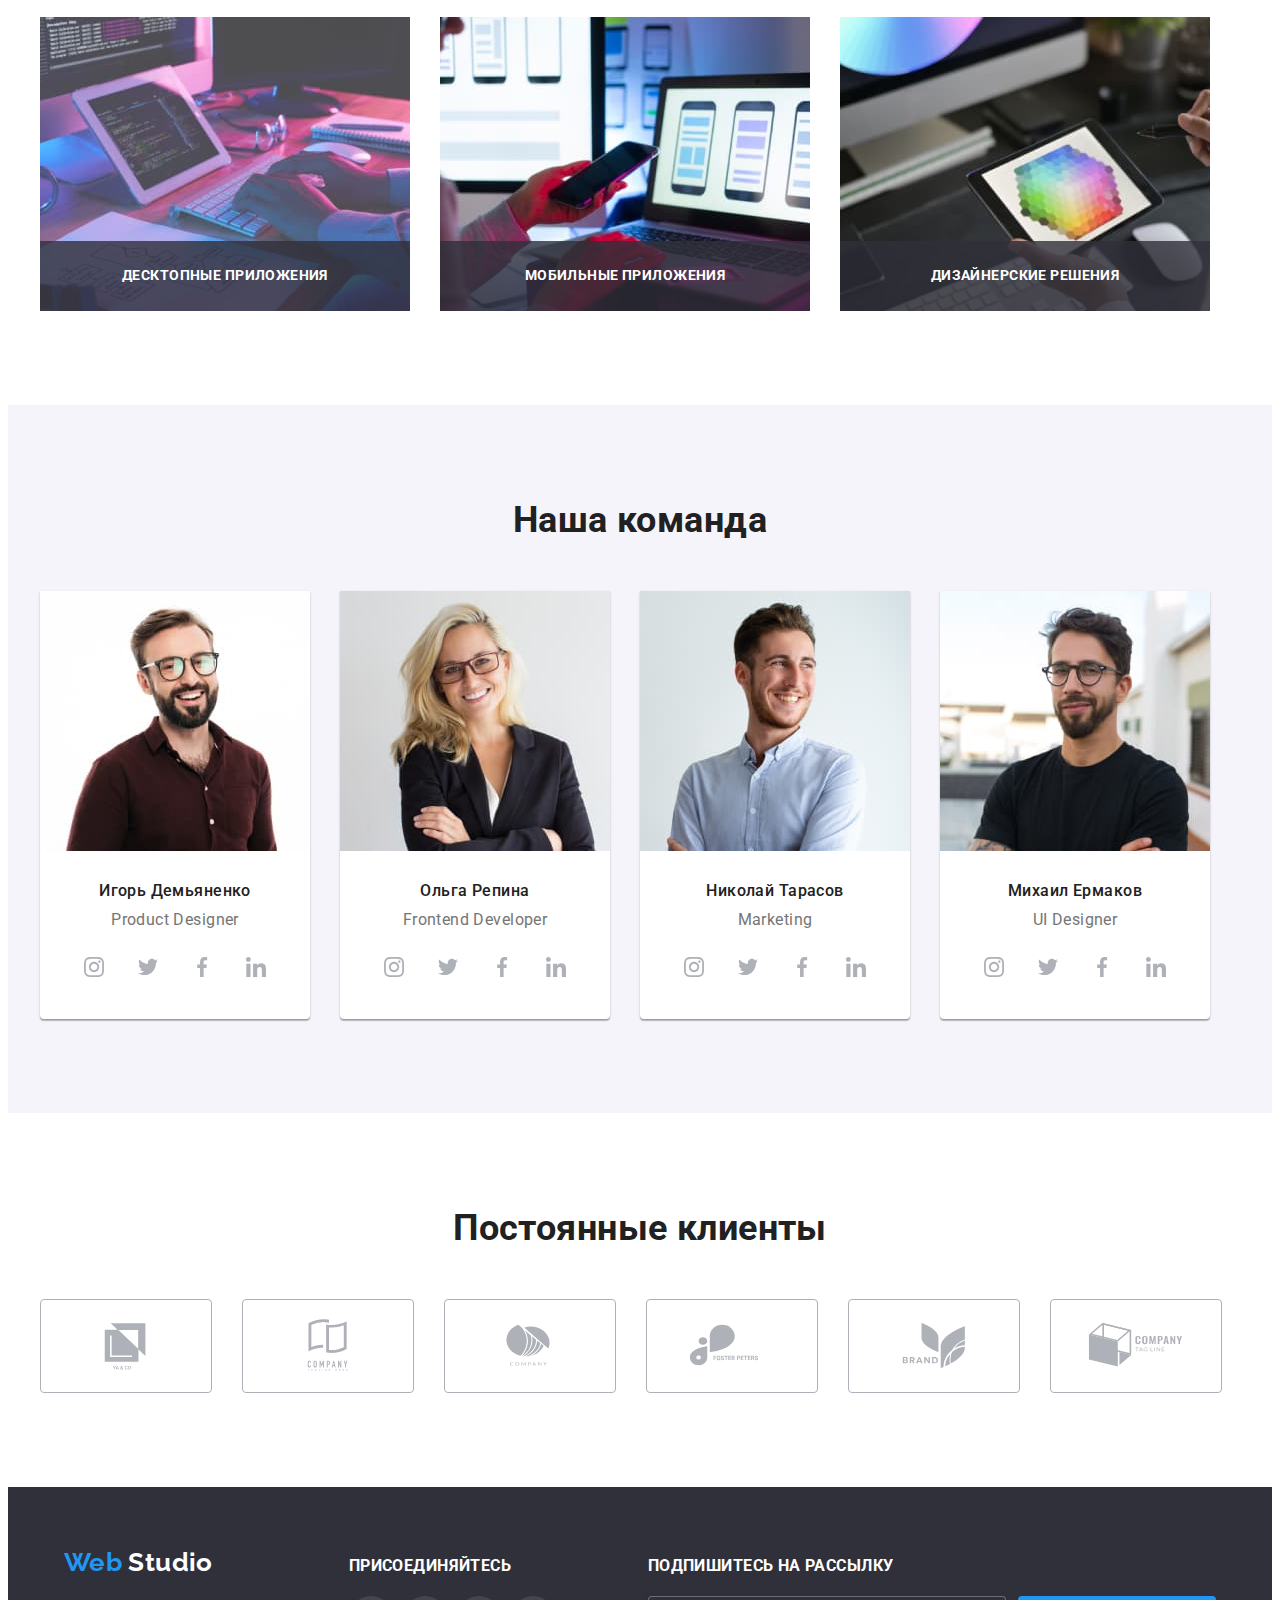
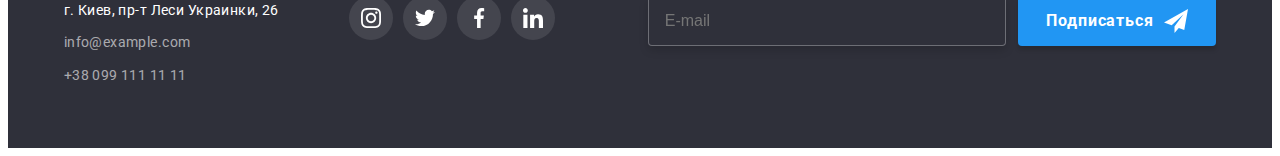
==== commit ca0234ec: "изменения структуры классов согласно БЭМ" ====
--- a/index.html
+++ b/index.html
@@ -1,432 +1,518 @@
 <!DOCTYPE html>
 <html lang="ru">
-	<head>
-		<meta charset="utf-8" />
-		<meta http-equiv="x-ua-compatible" content="ie=edge" />
-		<meta name="viewport" content="width=device-width, initial-scale=1.0" />
-		<title>Студия</title>
-		<link rel="preconnect" href="https://fonts.googleapis.com" />
-		<link rel="preconnect" href="https://fonts.gstatic.com" crossorigin />
-		<link href="https://fonts.googleapis.com/css2?family=Raleway:wght@700&family=Roboto:wght@400;500;700;900&display=swap" rel="stylesheet" />
-		<link
-			rel="stylesheet"
-			href="https://cdnjs.cloudflare.com/ajax/libs/modern-normalize/1.1.0/modern-normalize.min.css"
-			integrity="sha512-wpPYUAdjBVSE4KJnH1VR1HeZfpl1ub8YT/NKx4PuQ5NmX2tKuGu6U/JRp5y+Y8XG2tV+wKQpNHVUX03MfMFn9Q=="
-			crossorigin="anonymous"
-			referrerpolicy="no-referrer"
-		/>
-		<link rel="stylesheet" href="./css/styles.css" />
-	</head>
 
-	<body>
-		<!-- ==== page header ==== -->
-		<header class="page-header">
+<head>
+	<meta charset="utf-8" />
+	<meta http-equiv="x-ua-compatible" content="ie=edge" />
+	<meta name="viewport" content="width=device-width, initial-scale=1.0" />
+	<title>Студия</title>
+	<link rel="preconnect" href="https://fonts.googleapis.com" />
+	<link rel="preconnect" href="https://fonts.gstatic.com" crossorigin />
+	<link
+		href="https://fonts.googleapis.com/css2?family=Raleway:wght@700&family=Roboto:wght@400;500;700;900&display=swap"
+		rel="stylesheet" />
+	<link rel="stylesheet" href="https://cdnjs.cloudflare.com/ajax/libs/modern-normalize/1.1.0/modern-normalize.min.css"
+		integrity="sha512-wpPYUAdjBVSE4KJnH1VR1HeZfpl1ub8YT/NKx4PuQ5NmX2tKuGu6U/JRp5y+Y8XG2tV+wKQpNHVUX03MfMFn9Q=="
+		crossorigin="anonymous" referrerpolicy="no-referrer" />
+	<link rel="stylesheet" href="./css/main.min.css" />
+	<link rel="stylesheet" href="./css/styles.css" />
+</head>
+
+<body>
+	<!-- ======== page header ======== -->
+	<header class="header">
+		<div class="header__container container">
+			<!-- ==== logo company ==== -->
+			<a href="/" class="logo header__logo" lang="en" aria-label="logo WebStudio">
+				<span class="logo__label">Web</span>
+				Studio
+			</a>
+			<!-- ==== menu navigation ==== -->
+			<nav>
+				<!-- ====links to other pages ==== -->
+				<ul class="site-nav list">
+					<li class="site-nav__item">
+						<a href="./index.html" class="site-nav__link site-nav__link--active link">Студия</a>
+					</li>
+					<li class="site-nav__item">
+						<a href="./portfolio.html" class="site-nav__link link">Портфолио</a>
+					</li>
+					<li class="site-nav__item">
+						<a href="" class="site-nav__link link">Контакты</a>
+					</li>
+				</ul>
+			</nav>
+			<!-- ==== e-mail and tel ==== -->
+			<ul class="contacts list">
+				<li class="contacts__item">
+					<a href="mailto:info@devstudio.com" class="contacts__link link">
+						<svg class="contacts__icon" width="16" height="12">
+							<use href="./images/icons.svg#icon-envelope"></use>
+						</svg>
+						info@devstudio.com
+					</a>
+				</li>
+				<li class="contacts__item">
+					<a href="tel:+380961111111" class="contacts__link link">
+						<svg class="contacts__icon" width="10" height="16">
+							<use href="./images/icons.svg#icon-smartphone"></use>
+						</svg>
+						+38 096 111 11 11
+					</a>
+				</li>
+			</ul>
+		</div>
+	</header>
+
+	<!-- ======== page content ======== -->
+	<main>
+		<!-- ==== hero ==== -->
+		<section class="hero">
 			<div class="container">
+				<h1 class="hero__title">
+					Эффективные решения
+					<br />
+					для вашего бизнеса
+				</h1>
+				<button type="button" class="hero__button button" data-modal-open>Заказать услугу</button>
+			</div>
+		</section>
+		<!-- ==== features section ==== -->
+		<section class="features section">
+			<div class="container">
+				<h2 class="section__title section__title--hidden">Особенности</h2>
+				<ul class="features__list list">
+					<li class="features__item">
+						<div class="features__icon">
+							<svg width="70" height="70">
+								<use href="./images/icons.svg#icon-antenna"></use>
+							</svg>
+						</div>
+						<h3 class="features__title">Внимание к деталям</h3>
+						<p class="features__description">Идейные соображения, а также начало повседневной работы по
+							формированию позиции.</p>
+					</li>
+					<li class="features__item">
+						<div class="features__icon">
+							<svg width="70" height="70">
+								<use href="./images/icons.svg#icon-clock"></use>
+							</svg>
+						</div>
+						<h3 class="features__title">Пунктуальность</h3>
+						<p class="features__description">Задача организации, в особенности же рамки и место обучения
+							кадров влечет за собой.</p>
+					</li>
+					<li class="features__item">
+						<div class="features__icon">
+							<svg width="70" height="70">
+								<use href="./images/icons.svg#icon-diagram"></use>
+							</svg>
+						</div>
+						<h3 class="features__title">Планирование</h3>
+						<p class="features__description">Равным образом консультация с широким активом в значительной
+							степени обуславливает.</p>
+					</li>
+					<li class="features__item">
+						<div class="features__icon">
+							<svg width="70" height="70">
+								<use href="./images/icons.svg#icon-astronaut"></use>
+							</svg>
+						</div>
+						<h3 class="features__title">Современные технологии</h3>
+						<p class="features__description">Значимость этих проблем настолько очевидна, что реализация
+							плановых заданий.</p>
+					</li>
+				</ul>
+			</div>
+		</section>
+		<!-- ==== work section ==== -->
+		<section class="work section">
+			<div class="container">
+				<h2 class="section__title">Чем мы занимаемся</h2>
+				<ul class="work__list list">
+					<li class="work__item">
+						<img src="./images/box1_sq.jpg" alt="Разработка декстопных приложений" width="370"
+							height="294" />
+						<div class="work__label">
+							<p class="work__description">Десктопные приложения</p>
+						</div>
+					</li>
+					<li class="work__item">
+						<img src="./images/box2_sq.jpg" alt="Разработка мобильных приложений" width="370"
+							height="294" />
+						<div class="work__label">
+							<p class="work__description">Мобильные приложения</p>
+						</div>
+					</li>
+					<li class="work__item">
+						<img src="./images/box3_sq.jpg" alt="Разработка дизайнерских приложений" width="370"
+							height="294" />
+						<div class="work__label">
+							<p class="work__description">Дизайнерские решения</p>
+						</div>
+					</li>
+				</ul>
+			</div>
+		</section>
+		<!-- ==== team section ==== -->
+		<section class="team section">
+			<div class="container">
+				<h2 class="section__title">Наша команда</h2>
+				<ul class="team__list list">
+					<li class="team__item">
+						<img src="./images/card1_sq.jpg" alt="фото Игоря Демьяненко" width="270" height="260" />
+						<div class="team__wrap">
+							<h3 class="team__title">Игорь Демьяненко</h3>
+							<p class="team__description" lang="en">Product Designer</p>
+							<ul class="social-links list">
+								<li class="social-links__item">
+									<a class="social-links__link link" href="https://www.instagram.com/" target="_blank"
+										rel="noopener noreferrer" lang="en" aria-label="Instagram">
+										<svg class="social-links__icon" width="20" height="20">
+											<use href="./images/icons.svg#icon-instagram"></use>
+										</svg>
+									</a>
+								</li>
+								<li class="social-links__item">
+									<a class="social-links__link link" href="https://twitter.com/" target="_blank"
+										rel="noopener noreferrer" lang="en" aria-label="Twitter">
+										<svg class="social-links__icon" width="20" height="20">
+											<use href="./images/icons.svg#icon-twitter"></use>
+										</svg>
+									</a>
+								</li>
+								<li class="social-links__item">
+									<a class="social-links__link link" href="https://www.facebook.com/" target="_blank"
+										rel="noopener noreferrer" lang="en" aria-label="Facebook">
+										<svg class="social-links__icon" width="20" height="20">
+											<use href="./images/icons.svg#icon-facebook"></use>
+										</svg>
+									</a>
+								</li>
+								<li class="social-links__item">
+									<a class="social-links__link link" href="https://www.linkedin.com/" target="_blank"
+										rel="noopener noreferrer" lang="en" aria-label="Linkedin">
+										<svg class="social-links__icon" width="20" height="20">
+											<use href="./images/icons.svg#icon-linkedin"></use>
+										</svg>
+									</a>
+								</li>
+							</ul>
+						</div>
+					</li>
+					<li class="team__item">
+						<img src="./images/card2_sq.jpg" alt="фото Ольги Репиной" width="270" height="260" />
+						<div class="team__wrap">
+							<h3 class="team__title">Ольга Репина</h3>
+							<p class="team__description" lang="en">Frontend Developer</p>
+							<ul class="social-links list">
+								<li class="social-links__item">
+									<a class="social-links__link link" href="https://www.instagram.com/" target="_blank"
+										rel="noopener noreferrer" lang="en" aria-label="Instagram">
+										<svg class="social-links__icon" width="20" height="20">
+											<use href="./images/icons.svg#icon-instagram"></use>
+										</svg>
+									</a>
+								</li>
+								<li class="social-links__item">
+									<a class="social-links__link link" href="https://twitter.com/" target="_blank"
+										rel="noopener noreferrer" lang="en" aria-label="Twitter">
+										<svg class="social-links__icon" width="20" height="20">
+											<use href="./images/icons.svg#icon-twitter"></use>
+										</svg>
+									</a>
+								</li>
+								<li class="social-links__item">
+									<a class="social-links__link link" href="https://www.facebook.com/" target="_blank"
+										rel="noopener noreferrer" lang="en" aria-label="Facebook">
+										<svg class="social-links__icon" width="20" height="20">
+											<use href="./images/icons.svg#icon-facebook"></use>
+										</svg>
+									</a>
+								</li>
+								<li class="social-links__item">
+									<a class="social-links__link link" href="https://www.linkedin.com/" target="_blank"
+										rel="noopener noreferrer" lang="en" aria-label="Linkedin">
+										<svg class="social-links__icon" width="20" height="20">
+											<use href="./images/icons.svg#icon-linkedin"></use>
+										</svg>
+									</a>
+								</li>
+							</ul>
+						</div>
+					</li>
+					<li class="team__item">
+						<img src="./images/card3_sq.jpg" alt="фото Николая Тарасова" width="270" height="260" />
+						<div class="team__wrap">
+							<h3 class="team__title">Николай Тарасов</h3>
+							<p class="team__description" lang="en">Marketing</p>
+							<ul class="social-links list">
+								<li class="social-links__item">
+									<a class="social-links__link link" href="https://www.instagram.com/" target="_blank"
+										rel="noopener noreferrer" lang="en" aria-label="Instagram">
+										<svg class="social-links__icon" width="20" height="20">
+											<use href="./images/icons.svg#icon-instagram"></use>
+										</svg>
+									</a>
+								</li>
+								<li class="social-links__item">
+									<a class="social-links__link link" href="https://twitter.com/" target="_blank"
+										rel="noopener noreferrer" lang="en" aria-label="Twitter">
+										<svg class="social-links__icon" width="20" height="20">
+											<use href="./images/icons.svg#icon-twitter"></use>
+										</svg>
+									</a>
+								</li>
+								<li class="social-links__item">
+									<a class="social-links__link link" href="https://www.facebook.com/" target="_blank"
+										rel="noopener noreferrer" lang="en" aria-label="Facebook">
+										<svg class="social-links__icon" width="20" height="20">
+											<use href="./images/icons.svg#icon-facebook"></use>
+										</svg>
+									</a>
+								</li>
+								<li class="social-links__item">
+									<a class="social-links__link link" href="https://www.linkedin.com/" target="_blank"
+										rel="noopener noreferrer" lang="en" aria-label="Linkedin">
+										<svg class="social-links__icon" width="20" height="20">
+											<use href="./images/icons.svg#icon-linkedin"></use>
+										</svg>
+									</a>
+								</li>
+							</ul>
+						</div>
+					</li>
+					<li class="team__item">
+						<img src="./images/card4_sq.jpg" alt="фото Михаила Ермакова" width="270" />
+						<div class="team__wrap">
+							<h3 class="team__title">Михаил Ермаков</h3>
+							<p class="team__description" lang="en">UI Designer</p>
+							<ul class="social-links list">
+								<li class="social-links__item">
+									<a class="social-links__link link" href="https://www.instagram.com/" target="_blank"
+										rel="noopener noreferrer" lang="en" aria-label="Instagram">
+										<svg class="social-links__icon" width="20" height="20">
+											<use href="./images/icons.svg#icon-instagram"></use>
+										</svg>
+									</a>
+								</li>
+								<li class="social-links__item">
+									<a class="social-links__link link" href="https://twitter.com/" target="_blank"
+										rel="noopener noreferrer" lang="en" aria-label="Twitter">
+										<svg class="social-links__icon" width="20" height="20">
+											<use href="./images/icons.svg#icon-twitter"></use>
+										</svg>
+									</a>
+								</li>
+								<li class="social-links__item">
+									<a class="social-links__link link" href="https://www.facebook.com/" target="_blank"
+										rel="noopener noreferrer" lang="en" aria-label="Facebook">
+										<svg class="social-links__icon" width="20" height="20">
+											<use href="./images/icons.svg#icon-facebook"></use>
+										</svg>
+									</a>
+								</li>
+								<li class="social-links__item">
+									<a class="social-links__link link" href="https://www.linkedin.com/" target="_blank"
+										rel="noopener noreferrer" lang="en" aria-label="Linkedin">
+										<svg class="social-links__icon" width="20" height="20">
+											<use href="./images/icons.svg#icon-linkedin"></use>
+										</svg>
+									</a>
+								</li>
+							</ul>
+						</div>
+					</li>
+				</ul>
+			</div>
+		</section>
+		<!-- ==== section regular clients ==== -->
+		<section class="clients__section section">
+			<div class="container">
+				<h2 class="section__title">Постоянные клиенты</h2>
+				<ul class="clients__list list">
+					<li class="clients__item">
+						<a href="" class="clients__link link">
+							<svg class="clients__icon" width="106" height="60">
+								<use href="./images/icons.svg#icon-client1"></use>
+							</svg>
+						</a>
+					</li>
+					<li class="clients__item">
+						<a href="" class="clients__link link">
+							<svg class="clients__icon" width="106" height="60">
+								<use href="./images/icons.svg#icon-client2"></use>
+							</svg>
+						</a>
+					</li>
+					<li class="clients__item">
+						<a href="" class="clients__link link">
+							<svg class="clients__icon" width="106" height="60">
+								<use href="./images/icons.svg#icon-client3"></use>
+							</svg>
+						</a>
+					</li>
+					<li class="clients__item">
+						<a href="" class="clients__link link">
+							<svg class="clients__icon" width="106" height="60">
+								<use href="./images/icons.svg#icon-client4"></use>
+							</svg>
+						</a>
+					</li>
+					<li class="clients__item">
+						<a href="" class="clients__link link">
+							<svg class="clients__icon" width="106" height="60">
+								<use href="./images/icons.svg#icon-client5"></use>
+							</svg>
+						</a>
+					</li>
+					<li class="clients__item">
+						<a href="" class="clients__link link">
+							<svg class="clients__icon" width="106" height="60">
+								<use href="./images/icons.svg#icon-client6"></use>
+							</svg>
+						</a>
+					</li>
+				</ul>
+			</div>
+		</section>
+	</main>
+
+	<!-- ======== page footer ======== -->
+	<footer class="footer">
+		<div class="footer__container container">
+			<div class="footer__contacts contacts">
 				<!-- ==== logo company ==== -->
-				<a href="/" class="logo link" lang="en" aria-label="logo WebStudio">
-					Web
-					<span class="name">Studio</span>
+				<a href="/" class="logo footer__logo" lang="en" aria-label="logo WebStudio">
+					<span class="logo__label">Web</span>
+					Studio
 				</a>
-				<!-- ==== menu navigation ==== -->
-				<nav>
-					<!-- ====links to other pages ==== -->
-					<ul class="site-nav list">
-						<li class="site-nav-item">
-							<a href="./index.html" class="link current">Студия</a>
+				<!-- ==== address ==== -->
+				<address class="address">
+					<ul class="address__list list">
+						<li class="address__item">
+							<a href="https://goo.gl/maps/FhsFouY1L5zsYzUFA" target="_blank" rel="noopener noreferrer"
+								lang="en" aria-label="Google maps" class="address__link">
+								г. Киев, пр-т Леси Украинки, 26
+							</a>
 						</li>
-						<li class="site-nav-item">
-							<a href="./portfolio.html" class="link">Портфолио</a>
+						<li class="address__item">
+							<a href="mailto:info@example.com" class="address__link">info@example.com</a>
 						</li>
-						<li class="site-nav-item">
-							<a href="" class="link">Контакты</a>
+						<li class="address__item">
+							<a href="tel:+380991111111" class="address__link">+38 099 111 11 11</a>
 						</li>
 					</ul>
-				</nav>
-				<!-- ==== e-mail and tel ==== -->
-				<ul class="contacts list">
-					<li class="contacts-item">
-						<a href="mailto:info@devstudio.com" class="link">
-							<svg class="contacts-icon" width="16" height="12"><use href="./images/icons.svg#icon-envelope"></use></svg>
-							info@devstudio.com
-						</a>
-					</li>
-					<li class="contacts-item">
-						<a href="tel:+380961111111" class="link">
-							<svg class="contacts-icon" width="10" height="16"><use href="./images/icons.svg#icon-smartphone"></use></svg>
-							+38 096 111 11 11
+				</address>
+			</div>
+			<!-- ==== social links ==== -->
+			<div class="footer__join join">
+				<h3 class="join__title">присоединяйтесь</h3>
+				<ul class="social-links list">
+					<li class="social-links__item social-links__item--bgc">
+						<a class="social-links__link link" href="https://www.instagram.com/" target="_blank"
+							rel="noopener noreferrer" lang="en" aria-label="Instagram">
+							<svg class="social-links__icon social-links__icon--white" width="20" height="20">
+								<use href="./images/icons.svg#icon-instagram"></use>
+							</svg>
+						</a>
+					</li>
+					<li class="social-links__item social-links__item--bgc">
+						<a class="social-links__link link" href="https://twitter.com/" target="_blank"
+							rel="noopener noreferrer" lang="en" aria-label="Twitter">
+							<svg class="social-links__icon social-links__icon--white" width="20" height="20">
+								<use href="./images/icons.svg#icon-twitter"></use>
+							</svg>
+						</a>
+					</li>
+					<li class="social-links__item social-links__item--bgc">
+						<a class="social-links__link link" href="https://www.facebook.com/" target="_blank"
+							rel="noopener noreferrer" lang="en" aria-label="Facebook">
+							<svg class="social-links__icon social-links__icon--white" width="20" height="20">
+								<use href="./images/icons.svg#icon-facebook"></use>
+							</svg>
+						</a>
+					</li>
+					<li class="social-links__item social-links__item--bgc">
+						<a class="social-links__link link" href="https://www.linkedin.com/" target="_blank"
+							rel="noopener noreferrer" lang="en" aria-label="Linkedin">
+							<svg class="social-links__icon social-links__icon--white" width="20" height="20">
+								<use href="./images/icons.svg#icon-linkedin"></use>
+							</svg>
 						</a>
 					</li>
 				</ul>
 			</div>
-		</header>
+			<!-- ==== form subscribe ==== -->
+			<div class="footer__subscribe subscribe">
+				<h3 class="subscribe__title">Подпишитесь на рассылку</h3>
+				<form class="subscribe__form">
+					<label aria-label="Почта">
+						<input type="email" name="email" placeholder="E-mail" class="subscribe__input" /></label>
+					<button type="submit" class="subscribe__button button">Подписаться</button>
+				</form>
+			</div>
+		</div>
+	</footer>
+	<!-- ==== modal window ==== -->
+	<div class="backdrop is-hidden" data-modal>
+		<div class="modal">
+			<button class="modal__close-button" aria-label="Закрыть" data-modal-close>
+				<svg class="modal__icon" width="11" height="11">
+					<use href="./images/icons.svg#icon-close-btn"></use>
+				</svg>
+			</button>
+			<p class="modal__title">Оставьте свои данные, мы вам перезвоним</p>
+			<form class="form" name="form-contacts" autocomplete="off">
+				<label class="form__field">
+					<span class="form__label">Имя</span>
+					<span class="form__wrapper">
+						<input class="form__input" type="text" name="username" />
+						<svg class="form__icon" width="18" height="18">
+							<use href="./images/icons.svg#icon-person"></use>
+						</svg>
+					</span>
+				</label>
+				<label class="form__field">
+					<span class="form__label">Телефон</span>
+					<span class="form__wrapper">
+						<input class="form__input" type="tel" name="tel" required />
+						<svg class="form__icon" width="18" height="18">
+							<use href="./images/icons.svg#icon-phone"></use>
+						</svg>
+					</span>
+				</label>
+				<label class="form__field">
+					<span class="form__label">Почта</span>
+					<span class="form__wrapper">
+						<input class="form__input" type="email" name="email" />
+						<svg class="form__icon" width="18" height="18">
+							<use href="./images/icons.svg#icon-email"></use>
+						</svg>
+					</span>
+				</label>
+				<label class="form__field form__field--margin">
+					<span class="form__label">Комментарий</span>
+					<textarea class="form__comment" name="comment" placeholder="Введите текст"></textarea>
+				</label>
+				<label class="form__field form__field--checked">
+					<span class="form__wrapper form__wrapper--checked">
+						<input class="form__input form__input--checked" type="checkbox" name="agreement" required />
+						<svg class="form__icon form__icon--checked" width="16" height="15">
+							<use href="./images/icons.svg#icon-check2"></use>
+						</svg>
+						<span class="form__icon--unchecked"></span>
+					</span>
+					<span class="form__label form__label--checked">
+						Соглашаюсь с рассылкой и принимаю
+						<a href="" class="form__agreement">Условия договора</a>
+					</span>
+				</label>
+				<button type="submit" class="form__send-button button">Отправить</button>
+			</form>
+		</div>
+	</div>
+	<script src="./js/modal.js"></script>
+</body>
 
-		<!-- ==== page content ==== -->
-		<main>
-			<!-- ==== hero ==== -->
-			<section class="section hero">
-				<div class="container">
-					<h1 class="hero-title">
-						Эффективные решения
-						<br />
-						для вашего бизнеса
-					</h1>
-					<button on type="button" class="button" data-modal-open>Заказать услугу</button>
-				</div>
-			</section>
-			<!-- ==== features section ==== -->
-			<section class="section no-padding">
-				<div class="container">
-					<h2 class="section-title visually-hidden">Особенности</h2>
-					<ul class="features-list list">
-						<li class="features-item">
-							<div class="wrapper-icon" aria-label="Антена">
-								<svg class="features-icon" width="70" height="70">
-									<use href="./images/icons.svg#icon-antenna"></use>
-								</svg>
-							</div>
-							<h3 class="title">Внимание к деталям</h3>
-							<p class="description">Идейные соображения, а также начало повседневной работы по формированию позиции.</p>
-						</li>
-						<li class="features-item">
-							<div class="wrapper-icon" aria-label="Часы">
-								<svg class="features-icon" width="70" height="70">
-									<use href="./images/icons.svg#icon-clock"></use>
-								</svg>
-							</div>
-							<h3 class="title">Пунктуальность</h3>
-							<p class="description">Задача организации, в особенности же рамки и место обучения кадров влечет за собой.</p>
-						</li>
-						<li class="features-item">
-							<div class="wrapper-icon" aria-label="Диаграмма">
-								<svg class="features-icon" width="70" height="70">
-									<use href="./images/icons.svg#icon-diagram"></use>
-								</svg>
-							</div>
-							<h3 class="title">Планирование</h3>
-							<p class="description">Равным образом консультация с широким активом в значительной степени обуславливает.</p>
-						</li>
-						<li class="features-item">
-							<div class="wrapper-icon" aria-label="Астронафт">
-								<svg class="features-icon" width="70" height="70">
-									<use href="./images/icons.svg#icon-astronaut"></use>
-								</svg>
-							</div>
-							<h3 class="title">Современные технологии</h3>
-							<p class="description">Значимость этих проблем настолько очевидна, что реализация плановых заданий.</p>
-						</li>
-					</ul>
-				</div>
-			</section>
-			<!-- ==== work section ==== -->
-			<section class="section work">
-				<div class="container">
-					<h2 class="section-title">Чем мы занимаемся</h2>
-					<ul class="work-list list">
-						<li class="work-item">
-							<img src="./images/box1_sq.jpg" alt="Разработка декстопных приложений" width="370" height="294" />
-							<div class="work-item-label">
-								<p class="label-description">Десктопные приложения</p>
-							</div>
-						</li>
-						<li class="work-item">
-							<img src="./images/box2_sq.jpg" alt="Разработка мобильных приложений" width="370" height="294" />
-							<div class="work-item-label">
-								<p class="label-description">Мобильные приложения</p>
-							</div>
-						</li>
-						<li class="work-item">
-							<img src="./images/box3_sq.jpg" alt="Разработка дизайнерских приложений" width="370" height="294" />
-							<div class="work-item-label">
-								<p class="label-description">Дизайнерские решения</p>
-							</div>
-						</li>
-					</ul>
-				</div>
-			</section>
-			<!-- ==== team section ==== -->
-			<section class="section team">
-				<div class="container">
-					<h2 class="section-title">Наша команда</h2>
-					<ul class="team-list list">
-						<li class="team-item">
-							<img src="./images/card1_sq.jpg" alt="фото Игоря Демьяненко" width="270" height="260" />
-							<div class="wrap">
-								<h3 class="title">Игорь Демьяненко</h3>
-								<p class="description" lang="en">Product Designer</p>
-								<ul class="social-links list">
-									<li class="social-links-item">
-										<a class="link" href="https://www.instagram.com/" target="_blank" rel="noopener noreferrer" lang="en" aria-label="Instagram">
-											<svg class="social-links-icon" width="20" height="20"><use href="./images/icons.svg#icon-instagram"></use></svg>
-										</a>
-									</li>
-									<li class="social-links-item">
-										<a class="link" href="https://twitter.com/" target="_blank" rel="noopener noreferrer" lang="en" aria-label="Twitter">
-											<svg class="social-links-icon" width="20" height="20"><use href="./images/icons.svg#icon-twitter"></use></svg>
-										</a>
-									</li>
-									<li class="social-links-item">
-										<a class="link" href="https://www.facebook.com/" target="_blank" rel="noopener noreferrer" lang="en" aria-label="Facebook">
-											<svg class="social-links-icon" width="20" height="20"><use href="./images/icons.svg#icon-facebook"></use></svg>
-										</a>
-									</li>
-									<li class="social-links-item">
-										<a class="link" href="https://www.linkedin.com/" target="_blank" rel="noopener noreferrer" lang="en" aria-label="Linkedin">
-											<svg class="social-links-icon" width="20" height="20"><use href="./images/icons.svg#icon-linkedin"></use></svg>
-										</a>
-									</li>
-								</ul>
-							</div>
-						</li>
-						<li class="team-item">
-							<img src="./images/card2_sq.jpg" alt="фото Ольги Репиной" width="270" height="260" />
-							<div class="wrap">
-								<h3 class="title">Ольга Репина</h3>
-								<p class="description" lang="en">Frontend Developer</p>
-								<ul class="social-links list">
-									<li class="social-links-item">
-										<a class="link" href="https://www.instagram.com/" target="_blank" rel="noopener noreferrer" lang="en" aria-label="Instagram">
-											<svg class="social-links-icon" width="20" height="20"><use href="./images/icons.svg#icon-instagram"></use></svg>
-										</a>
-									</li>
-									<li class="social-links-item">
-										<a class="link" href="https://twitter.com/" target="_blank" rel="noopener noreferrer" lang="en" aria-label="Twitter">
-											<svg class="social-links-icon" width="20" height="20"><use href="./images/icons.svg#icon-twitter"></use></svg>
-										</a>
-									</li>
-									<li class="social-links-item">
-										<a class="link" href="https://www.facebook.com/" target="_blank" rel="noopener noreferrer" lang="en" aria-label="Facebook">
-											<svg class="social-links-icon" width="20" height="20"><use href="./images/icons.svg#icon-facebook"></use></svg>
-										</a>
-									</li>
-									<li class="social-links-item">
-										<a class="link" href="https://www.linkedin.com/" target="_blank" rel="noopener noreferrer" lang="en" aria-label="Linkedin">
-											<svg class="social-links-icon" width="20" height="20"><use href="./images/icons.svg#icon-linkedin"></use></svg>
-										</a>
-									</li>
-								</ul>
-							</div>
-						</li>
-						<li class="team-item">
-							<img src="./images/card3_sq.jpg" alt="фото Николая Тарасова" width="270" height="260" />
-							<div class="wrap">
-								<h3 class="title">Николай Тарасов</h3>
-								<p class="description" lang="en">Marketing</p>
-								<ul class="social-links list">
-									<li class="social-links-item">
-										<a class="link" href="https://www.instagram.com/" target="_blank" rel="noopener noreferrer" lang="en" aria-label="Instagram">
-											<svg class="social-links-icon" width="20" height="20"><use href="./images/icons.svg#icon-instagram"></use></svg>
-										</a>
-									</li>
-									<li class="social-links-item">
-										<a class="link" href="https://twitter.com/" target="_blank" rel="noopener noreferrer" lang="en" aria-label="Twitter">
-											<svg class="social-links-icon" width="20" height="20"><use href="./images/icons.svg#icon-twitter"></use></svg>
-										</a>
-									</li>
-									<li class="social-links-item">
-										<a class="link" href="https://www.facebook.com/" target="_blank" rel="noopener noreferrer" lang="en" aria-label="Facebook">
-											<svg class="social-links-icon" width="20" height="20"><use href="./images/icons.svg#icon-facebook"></use></svg>
-										</a>
-									</li>
-									<li class="social-links-item">
-										<a class="link" href="https://www.linkedin.com/" target="_blank" rel="noopener noreferrer" lang="en" aria-label="Linkedin">
-											<svg class="social-links-icon" width="20" height="20"><use href="./images/icons.svg#icon-linkedin"></use></svg>
-										</a>
-									</li>
-								</ul>
-							</div>
-						</li>
-						<li class="team-item">
-							<img src="./images/card4_sq.jpg" alt="фото Михаила Ермакова" width="270" />
-							<div class="wrap">
-								<h3 class="title">Михаил Ермаков</h3>
-								<p class="description" lang="en">UI Designer</p>
-								<ul class="social-links list">
-									<li class="social-links-item">
-										<a class="link" href="https://www.instagram.com/" target="_blank" rel="noopener noreferrer" lang="en" aria-label="Instagram">
-											<svg class="social-links-icon" width="20" height="20"><use href="./images/icons.svg#icon-instagram"></use></svg>
-										</a>
-									</li>
-									<li class="social-links-item">
-										<a class="link" href="https://twitter.com/" target="_blank" rel="noopener noreferrer" lang="en" aria-label="Twitter">
-											<svg class="social-links-icon" width="20" height="20"><use href="./images/icons.svg#icon-twitter"></use></svg>
-										</a>
-									</li>
-									<li class="social-links-item">
-										<a class="link" href="https://www.facebook.com/" target="_blank" rel="noopener noreferrer" lang="en" aria-label="Facebook">
-											<svg class="social-links-icon" width="20" height="20"><use href="./images/icons.svg#icon-facebook"></use></svg>
-										</a>
-									</li>
-									<li class="social-links-item">
-										<a class="link" href="https://www.linkedin.com/" target="_blank" rel="noopener noreferrer" lang="en" aria-label="Linkedin">
-											<svg class="social-links-icon" width="20" height="20"><use href="./images/icons.svg#icon-linkedin"></use></svg>
-										</a>
-									</li>
-								</ul>
-							</div>
-						</li>
-					</ul>
-				</div>
-			</section>
-			<!-- ==== section regular clients ==== -->
-			<section class="section clients">
-				<div class="container">
-					<h2 class="section-title">Постоянные клиенты</h2>
-					<ul class="clients-list list">
-						<li class="clients-item">
-							<a href="" class="wrapper-icon link">
-								<svg class="clients-icon" width="106" height="60">
-									<use href="./images/icons.svg#icon-client1"></use>
-								</svg>
-							</a>
-						</li>
-						<li class="clients-item">
-							<a href="" class="wrapper-icon link">
-								<svg class="clients-icon" width="106" height="60">
-									<use href="./images/icons.svg#icon-client2"></use>
-								</svg>
-							</a>
-						</li>
-						<li class="clients-item">
-							<a href="" class="wrapper-icon link">
-								<svg class="clients-icon" width="106" height="60">
-									<use href="./images/icons.svg#icon-client3"></use>
-								</svg>
-							</a>
-						</li>
-						<li class="clients-item">
-							<a href="" class="wrapper-icon link">
-								<svg class="clients-icon" width="106" height="60">
-									<use href="./images/icons.svg#icon-client4"></use>
-								</svg>
-							</a>
-						</li>
-						<li class="clients-item">
-							<a href="" class="wrapper-icon link">
-								<svg class="clients-icon" width="106" height="60">
-									<use href="./images/icons.svg#icon-client5"></use>
-								</svg>
-							</a>
-						</li>
-						<li class="clients-item">
-							<a href="" class="wrapper-icon link">
-								<svg class="clients-icon" width="106" height="60">
-									<use href="./images/icons.svg#icon-client6"></use>
-								</svg>
-							</a>
-						</li>
-					</ul>
-				</div>
-			</section>
-		</main>
-
-		<!-- ==== page footer ==== -->
-		<footer class="page-footer">
-			<div class="container">
-				<div class="wrapper-address">
-					<!-- ==== logo company ==== -->
-					<a href="/" class="logo link" lang="en" aria-label="logo WebStudio">
-						Web
-						<span class="name">Studio</span>
-					</a>
-					<!-- ==== address ==== -->
-					<address class="address">
-						<ul class="address-list list">
-							<li class="address-item">
-								<a href="https://goo.gl/maps/FhsFouY1L5zsYzUFA" target="_blank" rel="noopener noreferrer" lang="en" aria-label="Google maps" class="link">
-									г. Киев, пр-т Леси Украинки, 26
-								</a>
-							</li>
-							<li class="address-item">
-								<a href="mailto:info@example.com" class="link">info@example.com</a>
-							</li>
-							<li class="address-item">
-								<a href="tel:+380991111111" class="link">+38 099 111 11 11</a>
-							</li>
-						</ul>
-					</address>
-				</div>
-				<div class="wrapper-social-links">
-					<h3 class="social-links-title">присоединяйтесь</h3>
-					<ul class="social-links list">
-						<li class="social-links-item">
-							<a class="link" href="https://www.instagram.com/" target="_blank" rel="noopener noreferrer" lang="en" aria-label="Instagram">
-								<svg class="social-links-icon" width="20" height="20"><use href="./images/icons.svg#icon-instagram"></use></svg>
-							</a>
-						</li>
-						<li class="social-links-item">
-							<a class="link" href="https://twitter.com/" target="_blank" rel="noopener noreferrer" lang="en" aria-label="Twitter">
-								<svg class="social-links-icon" width="20" height="20"><use href="./images/icons.svg#icon-twitter"></use></svg>
-							</a>
-						</li>
-						<li class="social-links-item">
-							<a class="link" href="https://www.facebook.com/" target="_blank" rel="noopener noreferrer" lang="en" aria-label="Facebook">
-								<svg class="social-links-icon" width="20" height="20"><use href="./images/icons.svg#icon-facebook"></use></svg>
-							</a>
-						</li>
-						<li class="social-links-item">
-							<a class="link" href="https://www.linkedin.com/" target="_blank" rel="noopener noreferrer" lang="en" aria-label="Linkedin">
-								<svg class="social-links-icon" width="20" height="20"><use href="./images/icons.svg#icon-linkedin"></use></svg>
-							</a>
-						</li>
-					</ul>
-				</div>
-				<div class="wrapper-email-input">
-					<h3 class="email-input-title">Подпишитесь на рассылку</h3>
-					<form class="email-input">
-						<label for="user-mail" class="visually-hidden" aria-label="Почта">E-mail</label>
-						<input type="email" name="email" id="user-mail" placeholder="E-mail" />
-						<button type="submit" class="subscribe button">Подписаться</button>
-					</form>
-				</div>
-			</div>
-		</footer>
-		<div class="backdrop is-hidden" data-modal>
-			<div class="modal">
-				<button class="close-button" aria-label="Закрыть" data-modal-close>
-					<svg class="modal-icon" width="11" height="11"><use href="./images/icons.svg#icon-close-btn"></use></svg>
-				</button>
-				<p class="modal-title">Оставьте свои данные, мы вам перезвоним</p>
-				<form class="form-contacts" name="form-contacts" autocomplete="off">
-					<label class="form-field">
-						<span class="form-label">Имя</span>
-						<span class="input-wrapper">
-							<input class="form-input" type="text" name="username" />
-							<svg class="input-icon" width="18" height="18"><use href="./images/icons.svg#icon-person"></use></svg>
-						</span>
-					</label>
-					<label class="form-field">
-						<span class="form-label">Телефон</span>
-						<span class="input-wrapper">
-							<input class="form-input" type="tel" name="tel" required />
-							<svg class="input-icon" width="18" height="18"><use href="./images/icons.svg#icon-phone"></use></svg>
-						</span>
-					</label>
-					<label class="form-field">
-						<span class="form-label">Почта</span>
-						<span class="input-wrapper">
-							<input class="form-input" type="email" name="email" />
-							<svg class="input-icon" width="18" height="18"><use href="./images/icons.svg#icon-email"></use></svg>
-						</span>
-					</label>
-					<label class="form-field comment">
-						<span class="form-label">Комментарий</span>
-						<textarea class="form-comment" name="comment" placeholder="Введите текст"></textarea>
-					</label>
-					<label class="form-field checkbox">
-						<span class="input-wrapper">
-							<input class="form-input checkbox" type="checkbox" name="agreement" required />
-							<svg class="input-icon" width="16" height="15"><use href="./images/icons.svg#icon-check2"></use></svg>
-							<span class="input-border"></span>
-						</span>
-						<span class="form-label">
-							Соглашаюсь с рассылкой и принимаю
-							<a href="" class="agreement-doc">Условия договора</a>
-						</span>
-					</label>
-					<button type="submit" class="send button">Отправить</button>
-				</form>
-			</div>
-		</div>
-		<script src="./js/modal.js"></script>
-	</body>
-</html>
+</html>--- a/css/styles.css
+++ b/css/styles.css
@@ -1,29 +1,33 @@
 :root {
-	--main-color-text: #212121;
-	--second-color-text: #757575;
-	--white-color: #ffffff;
+	--color-text-main: #212121;
+	--color-text-second: #757575;
+	--color-white: #ffffff;
 	--color-accent: #2196f3;
-	--color-second-background: #f5f4fa;
-	--color-accent-background: #2f303a;
+	--color-background-second: #f5f4fa;
+	--color-background-accent: #2f303a;
 	--color-icon: #afb1b8;
+	--color-button-hover: #188ce8;
 	--transition-duration: 250ms;
 	--transition-timing-function: cubic-bezier(0.4, 0, 0.2, 1);
 }
+
 body {
 	font-family: "Roboto", sans-serif;
 	font-weight: 400;
 	font-size: 14px;
 	letter-spacing: 0.03em;
 
-	color: var(--main-color-text);
-	background-color: var(--white-color);
-}
+	color: var(--color-text-main);
+	background-color: var(--color-white);
+}
+
 /* ===== utilities ===== */
 img {
 	display: block;
 	max-width: 100%;
 	height: auto;
 }
+
 h1,
 h2,
 h3,
@@ -31,11 +35,12 @@
 h5,
 h6,
 p {
+	margin-top: 0;
+	margin-bottom: 0;
 	padding-top: 0;
 	padding-bottom: 0;
-	margin-top: 0;
-	margin-bottom: 0;
-}
+}
+
 .list {
 	list-style: none;
 
@@ -43,15 +48,17 @@
 	padding: 0;
 	margin: 0;
 }
-.link.current,
+
+.link {
+	text-decoration: none;
+	color: inherit;
+}
+
 .link:hover,
 .link:focus {
 	color: var(--color-accent);
 }
-.link {
-	text-decoration: none;
-	color: inherit;
-}
+
 input:hover,
 input:focus,
 input:active,
@@ -60,33 +67,47 @@
 textarea:active {
 	outline: 0;
 }
+
 .container {
+	width: 1200px;
+	margin-top: 0;
+	margin-bottom: 0;
+	margin-left: auto;
+	margin-right: auto;
 	padding-top: 0;
 	padding-bottom: 0;
 	padding-left: 15px;
 	padding-right: 15px;
-	margin-top: 0;
-	margin-bottom: 0;
-	margin-left: auto;
-	margin-right: auto;
-
-	width: 1200px;
-}
+}
+
+/* logo company */
+.logo {
+	font-family: "Raleway", sans-serif;
+	font-weight: 700;
+	font-size: 26px;
+	line-height: 1.2;
+	text-decoration: none;
+	color: inherit;
+}
+
+.logo__label {
+	color: var(--color-accent);
+}
+
+/* button */
 .button {
-	width: 200px;
-	height: 50px;
-
 	font-family: inherit;
 	font-weight: 700;
 	font-size: 16px;
 	line-height: 1.88;
 	letter-spacing: 0.06em;
 
-	color: var(--white-color);
+	color: var(--color-white);
 	background-color: var(--color-accent);
 
 	box-shadow: 0px 4px 4px rgba(0, 0, 0, 0.15);
 	border-radius: 4px;
+	border-width: 0;
 	border-color: var(--color-accent);
 
 	cursor: pointer;
@@ -94,41 +115,35 @@
 	transition: color var(--transition-duration) var(--transition-timing-function), background-color var(--transition-duration) var(--transition-timing-function),
 		border-color var(--transition-duration) var(--transition-timing-function);
 }
+
 .button:hover,
 .button:focus {
-	--btn-color: #188ce8;
-	background-color: var(--btn-color);
-	border-color: var(--btn-color);
-}
+	background-color: var(--color-button-hover);
+	border-color: var(--color-button-hover);
+}
+
 
 /* ==== STUDIO PAGE ==== */
 /* ==== header ==== */
-.page-header {
+.header {
 	border-bottom: 1px solid #ececec;
 }
-.page-header > .container {
-	display: flex;
-	align-items: center;
-}
-/* ==== logo company ==== */
-.logo {
+
+.header__container {
+	display: flex;
+	align-items: center;
+}
+
+.header__logo {
 	padding-top: 24px;
 	padding-bottom: 25px;
 	margin-right: 93px;
-
-	font-family: "Raleway", sans-serif;
-	font-weight: 700;
-	font-size: 26px;
-	line-height: 1.2;
-
-	color: var(--color-accent);
-}
-.page-header .name {
 	color: #000000;
 }
+
 /* ==== menu navigation and contacts ==== */
-.site-nav-item > .link,
-.contacts-item > .link {
+.site-nav__link,
+.contacts__link {
 	display: flex;
 	align-items: center;
 
@@ -141,14 +156,18 @@
 
 	transition: color var(--transition-duration) var(--transition-timing-function);
 }
-.site-nav-item + .site-nav-item,
-.contacts-item + .contacts-item {
-	margin-left: 50px;
-}
-.site-nav-item > .link.current {
+
+.site-nav__item:not(:last-child),
+.contacts__item:not(:last-child) {
+	margin-right: 50px;
+}
+
+.site-nav__link--active {
 	position: relative;
-}
-.site-nav-item > .link.current::after {
+	color: var(--color-accent);
+}
+
+.site-nav__link--active::after {
 	position: absolute;
 	content: "";
 	bottom: -1px;
@@ -160,20 +179,23 @@
 	border-radius: 2px;
 	background: var(--color-accent);
 }
+
 .contacts {
 	margin-left: auto;
 }
-.contacts-item {
-	color: var(--second-color-text);
-}
-.contacts-icon {
+
+.contacts__item {
+	color: var(--color-text-second);
+}
+
+.contacts__icon {
 	margin-right: 10px;
 	fill: currentColor;
 }
 
-/* ==== main ==== */
+/* ==== page content ==== */
 /* ==== hero ==== */
-.section.hero {
+.hero {
 	margin-left: auto;
 	margin-right: auto;
 	padding-top: 200px;
@@ -182,13 +204,14 @@
 	max-width: 1600px;
 	height: 600px;
 
-	background-color: var(--color-accent-background);
+	background-color: var(--color-background-accent);
 	background-image: linear-gradient(to right, rgba(47, 48, 58, 0.4), rgba(47, 48, 58, 0.4)), url(../images/hero.jpg);
 	background-size: cover;
 
 	text-align: center;
 }
-.hero-title {
+
+.hero__title {
 	margin-bottom: 30px;
 
 	font-weight: 900;
@@ -197,27 +220,22 @@
 	letter-spacing: 0.06em;
 	text-transform: uppercase;
 
-	color: var(--white-color);
-}
-.hero .button {
+	color: var(--color-white);
+}
+
+.hero__button {
 	display: inline-block;
 	align-items: center;
-}
+	padding: 10px 32px;
+}
+
 /* ==== sections ==== */
 .section {
 	padding-top: 94px;
 	padding-bottom: 94px;
 }
-.section.no-padding {
-	padding-bottom: 0;
-}
-.features-item:not(:last-child),
-.work-item:not(:last-child),
-.team-item:not(:last-child),
-.clients-item:not(:last-child) {
-	margin-right: 30px;
-}
-.section-title {
+
+.section__title {
 	margin-bottom: 50px;
 
 	font-weight: 700;
@@ -225,7 +243,8 @@
 	line-height: 1.17;
 	text-align: center;
 }
-.visually-hidden {
+
+.section__title--hidden {
 	position: absolute;
 	white-space: nowrap;
 	margin: -1px;
@@ -239,11 +258,24 @@
 	clip: rect(0 0 0 0);
 	clip-path: inset(50%);
 }
+
+.features__item:not(:last-child),
+.work__item:not(:last-child),
+.team__item:not(:last-child),
+.clients__item:not(:last-child) {
+	margin-right: 30px;
+}
+
 /* ==== features section ==== */
-.features-item {
+.features {
+	padding-bottom: 0;
+}
+
+.features__item {
 	width: 270px;
 }
-.features-item > .wrapper-icon {
+
+.features__icon {
 	display: flex;
 	justify-content: center;
 	align-items: center;
@@ -253,10 +285,11 @@
 	width: 270px;
 	height: 120px;
 
-	background: var(--color-second-background);
+	background: var(--color-background-second);
 	border-radius: 4px;
 }
-.features-list .title {
+
+.features__title {
 	margin-bottom: 10px;
 
 	font-weight: 700;
@@ -264,16 +297,19 @@
 	line-height: 1.14;
 	text-transform: uppercase;
 }
-.features-list .description {
+
+.features__description {
 	line-height: 1.71;
 
-	color: var(--second-color-text);
-}
+	color: var(--color-text-second);
+}
+
 /* ==== work section ==== */
-.work-item {
+.work__item {
 	position: relative;
 }
-.work-item-label {
+
+.work__label {
 	position: absolute;
 	bottom: 0;
 	left: 0;
@@ -287,53 +323,65 @@
 
 	background: rgba(47, 48, 58, 0.8);
 }
-.label-description {
+
+.work__description {
 	font-weight: 700;
 	line-height: 1.14;
 	text-align: center;
 	letter-spacing: 0.03em;
 	text-transform: uppercase;
 
-	color: var(--white-color);
-}
+	color: var(--color-white);
+}
+
 /* ==== team section ==== */
-.section.team {
-	background-color: var(--color-second-background);
-}
-.team-item {
+.team {
+	background-color: var(--color-background-second);
+}
+
+.team__item {
 	width: 270px;
 
-	background-color: var(--white-color);
+	background-color: var(--color-white);
 	box-shadow: 0px 1px 3px rgba(0, 0, 0, 0.12), 0px 1px 1px rgba(0, 0, 0, 0.14), 0px 2px 1px rgba(0, 0, 0, 0.2);
 	border-radius: 0px 0px 4px 4px;
 }
-.team-item > .wrap {
+
+.team__wrap {
 	padding-top: 30px;
 	padding-bottom: 30px;
 
 	text-align: center;
 }
-.team-list .title {
+
+.team__title {
 	margin-bottom: 10px;
 
 	font-weight: 500;
 	font-size: 16px;
 	line-height: 1.19;
 }
-.team-list .description {
+
+.team__description {
 	margin-bottom: 16px;
 
 	font-weight: 400;
 	font-size: 16px;
 	line-height: 1.19;
 
-	color: var(--second-color-text);
-}
+	color: var(--color-text-second);
+}
+
 /* ==== social-links ==== */
-.team-item .social-links {
+.social-links {
 	justify-content: center;
 }
-.social-links-item > .link {
+
+.social-links__item:not(:last-child) {
+	margin-right: 10px;
+}
+
+.social-links__link {
 	display: flex;
 	align-items: center;
 	justify-content: center;
@@ -346,19 +394,19 @@
 
 	transition: color var(--transition-duration) var(--transition-timing-function), background-color var(--transition-duration) var(--transition-timing-function);
 }
-.social-links-item:not(:last-child) {
-	margin-right: 10px;
-}
-.social-links-item > .link:hover,
-.social-links-item > .link:focus {
-	color: var(--white-color);
+
+.social-links__link:hover,
+.social-links__link:focus {
+	color: var(--color-white);
 	background-color: var(--color-accent);
 }
-.social-links-icon {
+
+.social-links__icon {
 	fill: currentColor;
 }
+
 /* ==== clients section ==== */
-.clients-item > .wrapper-icon {
+.clients__link {
 	display: flex;
 	justify-content: center;
 	align-items: center;
@@ -372,89 +420,103 @@
 
 	transition: color var(--transition-duration) var(--transition-timing-function), border var(--transition-duration) var(--transition-timing-function);
 }
-.clients-item > .wrapper-icon:hover,
-.clients-item > .wrapper-icon:focus {
+
+.clients__link:hover,
+.clients__link:focus {
 	border: 1px solid var(--color-accent);
 	color: var(--color-accent);
 }
-.clients-icon {
+
+.clients__icon {
 	fill: currentColor;
 }
+
 /* ==== footer ==== */
-.page-footer {
+.footer {
 	padding-top: 60px;
 	padding-bottom: 60px;
 
-	background-color: var(--color-accent-background);
-}
-.page-footer > .container {
+	background-color: var(--color-background-accent);
+}
+
+.footer__container {
 	display: flex;
 	align-items: baseline;
 }
-/* ==== address container ==== */
-.wrapper-address {
+
+/* ==== logo and address ==== */
+.footer__contacts {
 	margin-right: 70px;
 }
-.page-footer .logo {
+
+.footer__logo {
 	display: block;
-	padding: 0;
-	margin-top: 0;
 	margin-bottom: 20px;
-	margin-right: 0;
-	margin-left: 0;
-}
-.page-footer .name {
-	color: var(--white-color);
-}
+
+	color: var(--color-white);
+}
+
 .address {
 	font-style: inherit;
 	line-height: 1.71;
 
 	color: rgba(255, 255, 255, 0.6);
 }
-.address-list {
+
+.address__list {
 	display: block;
 }
-.address-item:first-child {
+
+.address__item:first-child {
 	padding-top: 0;
 
-	color: var(--white-color);
-}
-.address-item + .address-item {
-	margin-top: 9px;
-}
-.address-item > .link {
-	transition: color var(--transition-duration) var(--transition-timing-function);
-}
-/* ==== wrapper social links ==== */
-.page-footer .wrapper-social-links {
+	color: var(--color-white);
+}
+
+.address__item:not(:last-child) {
+	margin-bottom: 9px;
+}
+
+.address__link {
+	text-decoration: none;
+	color: inherit;
+}
+
+/* ==== social links ==== */
+.join {
 	margin-right: 93px;
 }
-.social-links-title,
-.email-input-title {
+
+.join__title,
+.subscribe__title {
 	margin-bottom: 20px;
 
 	font-weight: 700;
 	line-height: 1.14;
 	text-transform: uppercase;
 
-	color: var(--white-color);
-}
-.page-footer .social-links-item {
+	color: var(--color-white);
+}
+
+.social-links__item--bgc {
 	border-radius: 50%;
 	background: rgba(255, 255, 255, 0.1);
 }
-.page-footer .social-links-icon {
-	fill: var(--white-color);
-}
-/* ==== wrapper e-mail input ==== */
-.wrapper-email-input {
+
+.social-links__icon--white {
+	fill: var(--color-white);
+}
+
+/* ==== form subscribe ==== */
+.subscribe {
 	margin-right: auto;
 }
-.email-input {
-	display: flex;
-}
-.page-footer input[type="email"] {
+
+.subscribe__form {
+	display: flex;
+}
+
+.subscribe__input {
 	margin-right: 12px;
 	padding-top: 15px;
 	padding-bottom: 15px;
@@ -470,7 +532,7 @@
 	line-height: 1.25;
 
 	color: rgba(255, 255, 255, 0.6);
-	background-color: var(--color-accent-background);
+	background-color: var(--color-background-accent);
 	box-sizing: border-box;
 	border: 1px solid rgba(255, 255, 255, 0.3);
 	filter: drop-shadow(0px 4px 4px rgba(0, 0, 0, 0.15));
@@ -478,18 +540,23 @@
 
 	transition: border-color var(--transition-duration) var(--transition-timing-function);
 }
-.page-footer input[type="email"]:hover,
-.page-footer input[type="email"]:focus,
-.page-footer input[type="email"]:active {
-	border-color: var(--white-color);
-}
-.subscribe.button {
+
+.subscribe__input:hover,
+.subscribe__input:focus,
+.subscribe__input:active {
+	border-color: var(--color-white);
+}
+
+.subscribe__button {
 	display: flex;
 	align-items: center;
 	justify-content: center;
 	text-align: center;
-}
-.subscribe.button::after {
+
+	padding: 10px 28px;
+}
+
+.subscribe__button::after {
 	content: "";
 	display: inline-block;
 	width: 24px;
@@ -513,14 +580,17 @@
 	transition: opacity var(--transition-duration) var(--transition-timing-function), visibility var(--transition-duration) var(--transition-timing-function),
 		transform var(--transition-duration) var(--transition-timing-function);
 }
+
 .backdrop.is-hidden {
 	opacity: 0;
 	pointer-events: none;
 	visibility: hidden;
 }
-.backdrop.is-hidden > .modal {
+
+.backdrop.is-hidden>.modal {
 	transform: translate(-50%, -50%) scale(1.5);
 }
+
 .modal {
 	position: absolute;
 	top: 50%;
@@ -531,7 +601,7 @@
 	width: 528px;
 	height: 581px;
 
-	background: var(--white-color);
+	background: var(--color-white);
 	box-shadow: 0px 1px 3px rgba(0, 0, 0, 0.12), 0px 1px 1px rgba(0, 0, 0, 0.14), 0px 2px 1px rgba(0, 0, 0, 0.2);
 	border-radius: 4px;
 	opacity: 1;
@@ -539,7 +609,8 @@
 	transition: transform var(--transition-duration) var(--transition-timing-function), visibility var(--transition-duration) var(--transition-timing-function),
 		opacity var(--transition-duration) var(--transition-timing-function);
 }
-.modal .close-button {
+
+.modal__close-button {
 	position: absolute;
 	top: 8px;
 	right: 8px;
@@ -552,22 +623,25 @@
 	height: 30px;
 
 	color: #000000;
-	background: var(--white-color);
+	background: var(--color-white);
 	border: 1px solid rgba(0, 0, 0, 0.1);
 	border-radius: 50%;
 
 	cursor: pointer;
 	transition: color var(--transition-duration) var(--transition-timing-function);
 }
-.close-button:hover,
-.close-button:focus {
+
+.modal__close-button:hover,
+.modal__close-button:focus {
 	color: var(--color-accent);
 }
-.modal-icon,
-.input-icon {
+
+.modal__icon,
+.form__icon {
 	fill: currentColor;
 }
-.modal-title {
+
+.modal__title {
 	margin-bottom: 12px;
 
 	font-weight: 700;
@@ -575,17 +649,24 @@
 	line-height: 1.15;
 	text-align: center;
 }
-.form-contacts {
+
+.form {
 	display: block;
 	text-align: center;
 }
-.form-field {
+
+.form__field {
 	display: block;
 	margin-bottom: 10px;
 
 	text-align: left;
 }
-.form-label {
+
+.form__field--margin {
+	margin-bottom: 20px;
+}
+
+.form__label {
 	display: inline-block;
 	margin-bottom: 4px;
 
@@ -593,13 +674,15 @@
 	line-height: 1.17;
 	letter-spacing: 0.01em;
 
-	color: var(--second-color-text);
-}
-.input-wrapper {
+	color: var(--color-text-second);
+}
+
+.form__wrapper {
 	position: relative;
 	display: block;
 }
-.form-input {
+
+.form__input {
 	display: flex;
 	padding-top: 12px;
 	padding-bottom: 12px;
@@ -609,16 +692,18 @@
 	width: 448px;
 	height: 40px;
 
-	color: var(--main-color-text);
+	color: var(--color-text-main);
 	border: 1px solid rgba(33, 33, 33, 0.2);
 	border-radius: 4px;
 
 	transition: border-color var(--transition-duration) var(--transition-timing-function);
 }
-.form-field:focus-within .form-input {
+
+.form__field:focus-within .form__input {
 	border-color: var(--color-accent);
 }
-.input-icon {
+
+.form__icon {
 	position: absolute;
 	top: 50%;
 	left: 12px;
@@ -626,13 +711,12 @@
 
 	transition: fill var(--transition-duration) var(--transition-timing-function);
 }
-.form-field:focus-within .input-icon {
+
+.form__field:focus-within .form__icon {
 	fill: var(--color-accent);
 }
-.form-field.comment {
-	margin-bottom: 20px;
-}
-.form-comment {
+
+.form__comment {
 	display: flex;
 	padding: 12px 16px;
 
@@ -643,27 +727,31 @@
 	line-height: 1.14;
 	letter-spacing: 0.01em;
 
-	color: var(--main-color-text);
+	color: var(--color-text-main);
 	border: 1px solid rgba(33, 33, 33, 0.2);
 	border-radius: 4px;
 	transition: border-color var(--transition-duration) var(--transition-timing-function);
 }
-.form-comment:hover,
-.form-comment:focus,
-.form-comment:active {
+
+.form__comment:hover,
+.form__comment:focus,
+.form__comment:active {
 	border-color: var(--color-accent);
 }
-.form-comment::placeholder {
+
+.form__comment::placeholder {
 	color: rgba(117, 117, 117, 0.5);
 }
-.form-field.checkbox {
+
+.form__field--checked {
 	display: flex;
 	justify-content: center;
 	align-items: center;
 
 	margin-bottom: 30px;
 }
-.checkbox > .input-wrapper {
+
+.form__wrapper--checked {
 	position: relative;
 
 	display: block;
@@ -674,7 +762,8 @@
 
 	cursor: pointer;
 }
-.checkbox .form-input {
+
+.form__input--checked {
 	position: absolute;
 	white-space: nowrap;
 	margin: -1px;
@@ -689,7 +778,8 @@
 	clip: rect(0 0 0 0);
 	clip-path: inset(50%);
 }
-.checkbox .input-icon {
+
+.form__icon--checked {
 	position: absolute;
 	top: 50%;
 	left: 0;
@@ -698,10 +788,12 @@
 	opacity: 0;
 	transition: opacity var(--transition-duration) var(--transition-timing-function);
 }
-.checkbox:checked + .input-icon {
+
+.form__input--checked:checked+.form__icon--checked {
 	opacity: 1;
 }
-.checkbox .input-border {
+
+.form__icon--unchecked {
 	position: absolute;
 	top: 50%;
 	left: 0;
@@ -710,28 +802,35 @@
 	width: 16px;
 	height: 15px;
 
-	border: 2px solid var(--main-color-text);
+	border: 2px solid var(--color-text-main);
 	border-radius: 2px;
 
 	transition: border-color var(--transition-duration) var(--transition-timing-function);
 }
-.checkbox:checked ~ .input-border,
-.checkbox:focus ~ .input-border,
-.checkbox:hover ~ .input-border {
+
+.form__input--checked:checked~.form__icon--unchecked,
+.form__input--checked:focus~.form__icon--unchecked,
+.form__input--checked:hover~.form__icon--unchecked {
 	border-color: var(--color-accent);
 }
-.checkbox .form-label {
+
+.form__label--checked {
 	margin-bottom: 0;
 
 	font-size: 14px;
 	line-height: 1.71;
 
-	color: var(--second-color-text);
+	color: var(--color-text-second);
 	cursor: pointer;
 	user-select: none;
 }
-.agreement-doc {
+
+.form__agreement {
 	color: var(--color-accent);
+}
+
+.form__send-button {
+	padding: 10px 55px;
 }
 
 /* ==== PORTFOLIO PAGE ==== */
@@ -740,10 +839,11 @@
 	justify-content: center;
 }
 
-.filters-item:not(:last-child) {
+.filters__item:not(:last-child) {
 	margin-right: 8px;
 }
-.filters .button {
+
+.filters__button {
 	padding: 6px 22px;
 
 	width: auto;
@@ -755,8 +855,8 @@
 	line-height: 1.62;
 	letter-spacing: 0.03em;
 
-	color: var(--main-color-text);
-	background-color: var(--color-second-background);
+	color: var(--color-text-main);
+	background-color: var(--color-background-second);
 
 	border-color: transparent;
 	border-radius: 4px;
@@ -765,40 +865,50 @@
 		box-shadow var(--transition-duration) var(--transition-timing-function);
 	cursor: pointer;
 }
-.filters .button:active,
-.filters .button:hover,
-.filters .button:focus {
-	color: var(--white-color);
+
+.filters__button:active,
+.filters__button:hover,
+.filters__button:focus {
+	color: var(--color-white);
 	background-color: var(--color-accent);
 	box-shadow: 0px 3px 1px rgba(0, 0, 0, 0.1), 0px 1px 2px rgba(0, 0, 0, 0.08), 0px 2px 2px rgba(0, 0, 0, 0.12);
 }
+
 /* ==== projects ==== */
-.projects-list {
+.projects {
 	flex-wrap: wrap;
 	margin-top: 50px;
 }
-.projects-item {
+
+.projects__item {
 	margin-right: 30px;
 	margin-bottom: 30px;
 
 	width: 370px;
 }
-.projects-item:nth-child(3n) {
+
+.projects__item:nth-child(3n) {
 	margin-right: 0;
 }
-.projects-item:nth-last-child(-n + 3) {
+
+.projects__item:nth-last-child(-n + 3) {
 	margin-bottom: 0;
 }
-.projects-item > .link {
+
+.projects__link {
 	display: inline-block;
+	text-decoration: none;
+	color: inherit;
 	transition: box-shadow var(--transition-duration) var(--transition-timing-function);
 }
-.projects-item > .link:hover,
-.projects-item > .link:focus {
+
+.projects__link:hover,
+.projects__link:focus {
 	color: inherit;
 	box-shadow: 0px 1px 1px rgba(0, 0, 0, 0.12), 0px 4px 4px rgba(0, 0, 0, 0.06), 1px 4px 6px rgba(0, 0, 0, 0.16);
 }
-.projects-item .wrap {
+
+.projects__wrap {
 	padding-top: 20px;
 	padding-bottom: 20px;
 	padding-left: 24px;
@@ -808,7 +918,8 @@
 	border-bottom: 1px solid #eeeeee;
 	border-left: 1px solid #eeeeee;
 }
-.projects-item .title {
+
+.projects__title {
 	margin-bottom: 4px;
 
 	font-weight: 700;
@@ -817,19 +928,22 @@
 	letter-spacing: 0.06em;
 	text-align: left;
 }
-.projects-item .subtitle {
+
+.projects__subtitle {
 	font-weight: 400;
 	font-size: 16px;
 	line-height: 1.88;
 	text-align: left;
 
-	color: var(--second-color-text);
-}
-.box {
+	color: var(--color-text-second);
+}
+
+.projects__box {
 	position: relative;
 	overflow: hidden;
 }
-.overlay-description {
+
+.projects__description {
 	position: absolute;
 	padding-top: 63px;
 	padding-bottom: 63px;
@@ -840,7 +954,7 @@
 	height: 100%;
 
 	background-color: rgba(33, 150, 243, 0.9);
-	color: var(--white-color);
+	color: var(--color-white);
 
 	font-size: 18px;
 	line-height: 1.56;
@@ -848,7 +962,8 @@
 
 	transition: transform var(--transition-duration) var(--transition-timing-function);
 }
-.projects-item > .link:hover .overlay-description,
-.projects-item > .link:focus .overlay-description {
+
+.projects__link:hover .projects__description,
+.projects__link:focus .projects__description {
 	transform: translateY(-100%);
-}
+}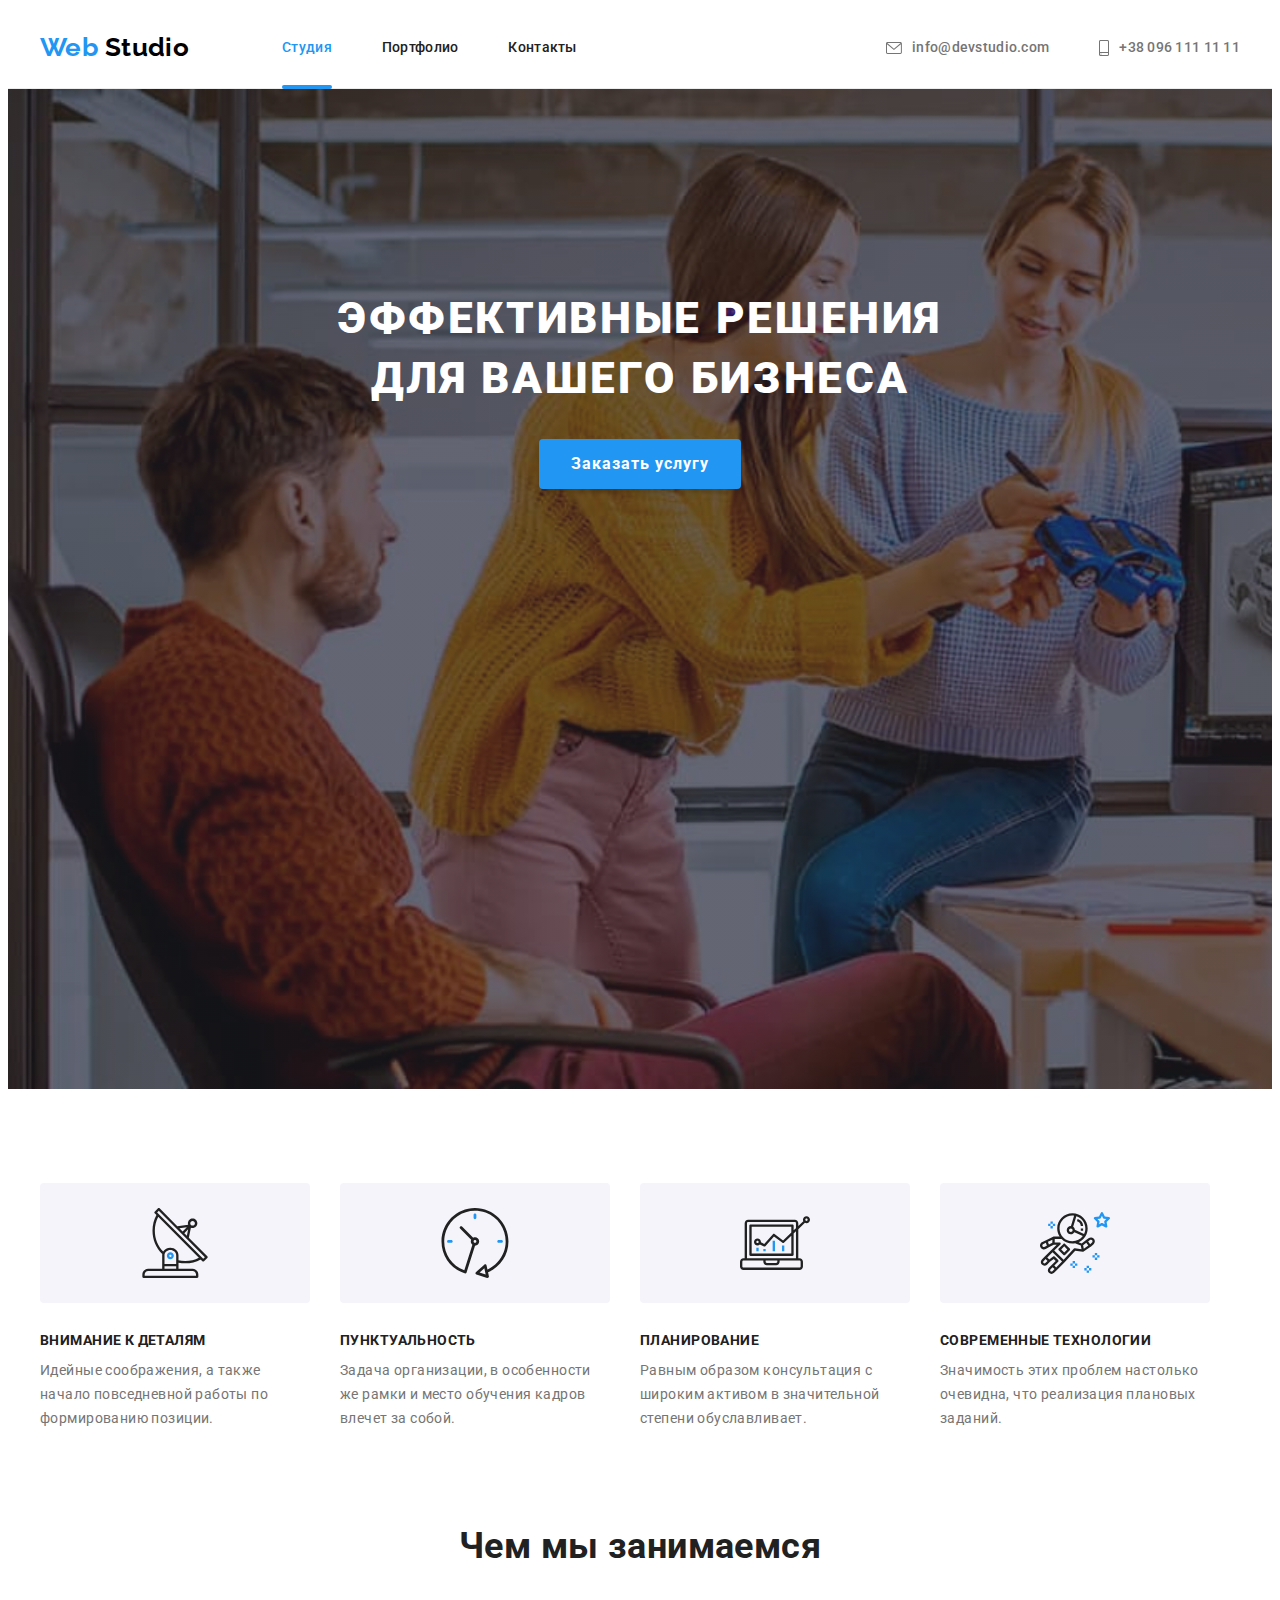
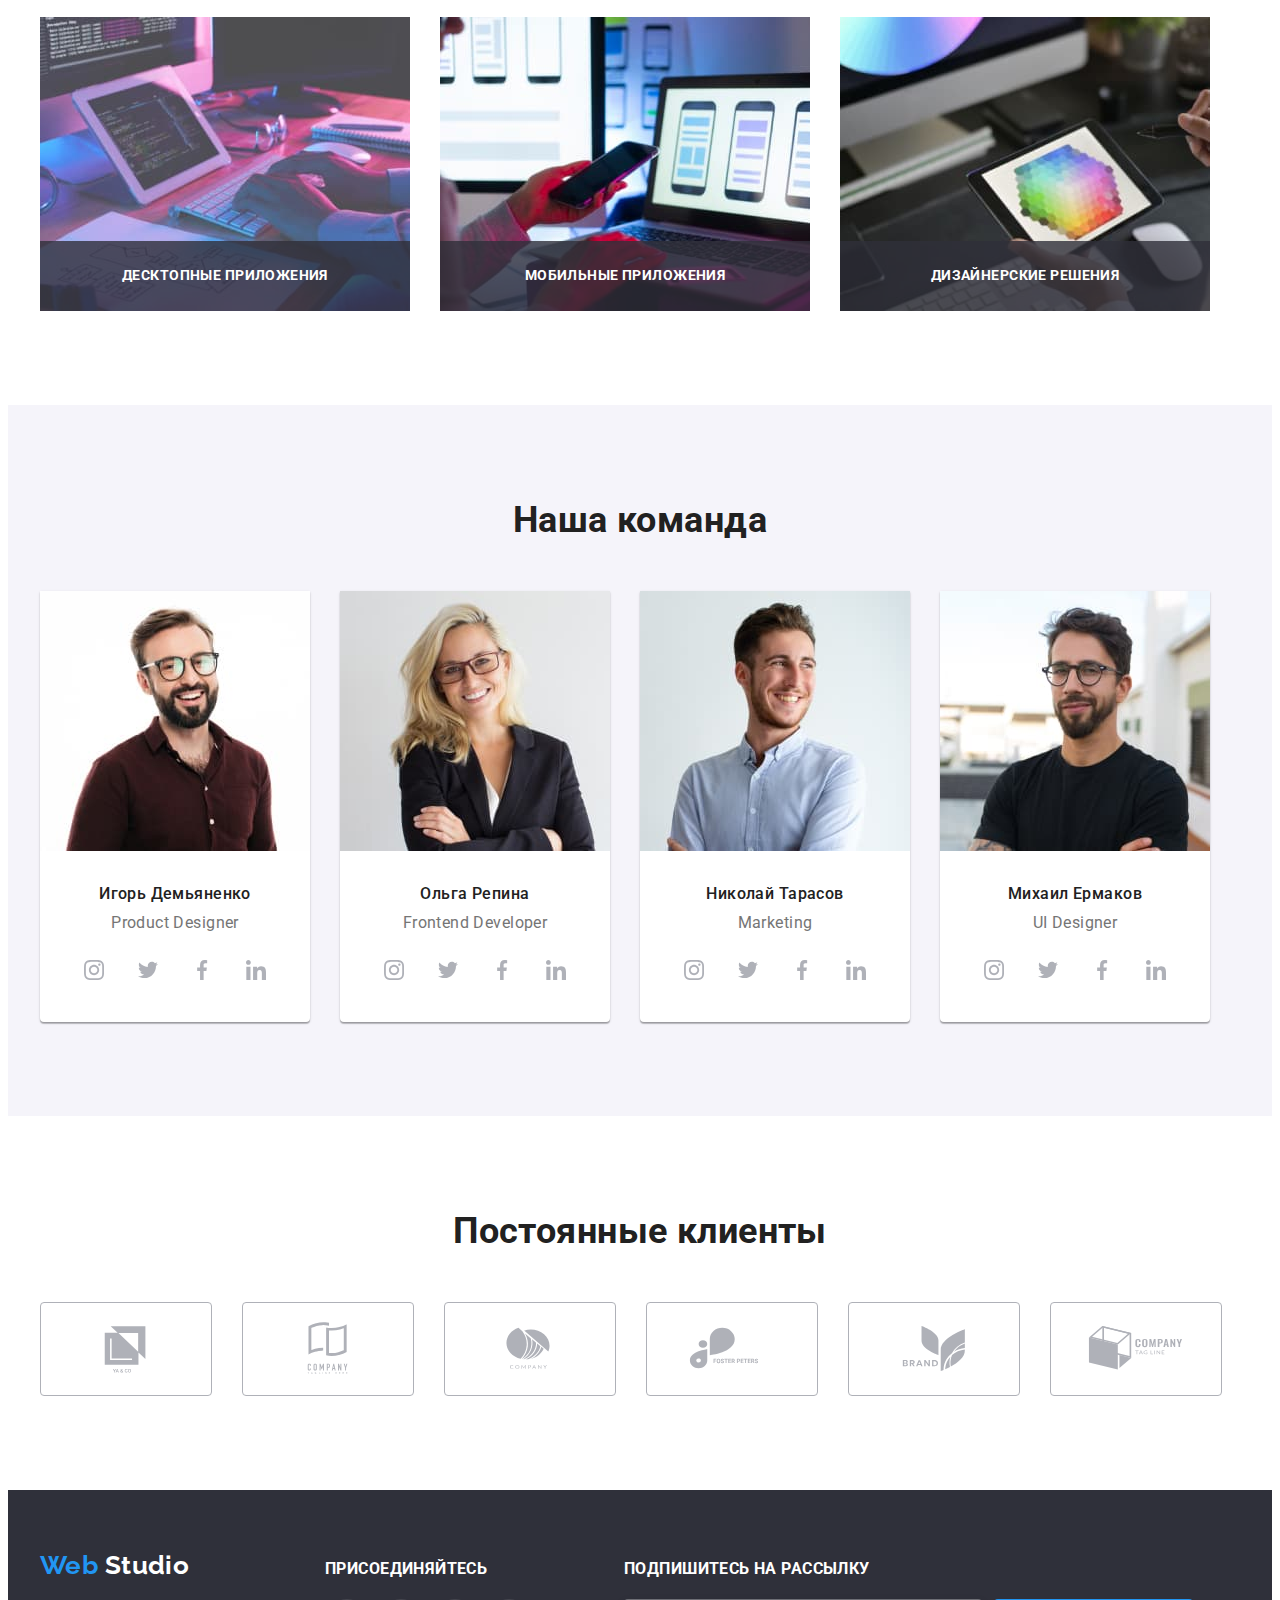
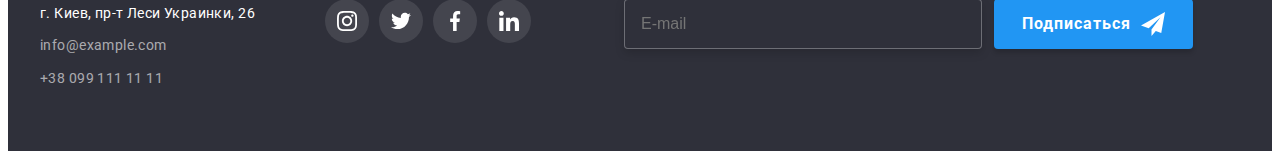
==== commit 11fbec5e: "рефакторинг HTML и CSS-кода с помощью BEM и SASS" ====
--- a/index.html
+++ b/index.html
@@ -15,7 +15,6 @@
 		integrity="sha512-wpPYUAdjBVSE4KJnH1VR1HeZfpl1ub8YT/NKx4PuQ5NmX2tKuGu6U/JRp5y+Y8XG2tV+wKQpNHVUX03MfMFn9Q=="
 		crossorigin="anonymous" referrerpolicy="no-referrer" />
 	<link rel="stylesheet" href="./css/main.min.css" />
-	<link rel="stylesheet" href="./css/styles.css" />
 </head>
 
 <body>
@@ -23,29 +22,29 @@
 	<header class="header">
 		<div class="header__container container">
 			<!-- ==== logo company ==== -->
-			<a href="/" class="logo header__logo" lang="en" aria-label="logo WebStudio">
+			<a href="/" class="logo logo--header-accent" lang="en" aria-label="logo WebStudio">
 				<span class="logo__label">Web</span>
 				Studio
 			</a>
 			<!-- ==== menu navigation ==== -->
 			<nav>
 				<!-- ====links to other pages ==== -->
-				<ul class="site-nav list">
+				<ul class="site-nav">
 					<li class="site-nav__item">
-						<a href="./index.html" class="site-nav__link site-nav__link--active link">Студия</a>
+						<a href="./index.html" class="site-nav__link site-nav__link--active">Студия</a>
 					</li>
 					<li class="site-nav__item">
-						<a href="./portfolio.html" class="site-nav__link link">Портфолио</a>
+						<a href="./portfolio.html" class="site-nav__link">Портфолио</a>
 					</li>
 					<li class="site-nav__item">
-						<a href="" class="site-nav__link link">Контакты</a>
+						<a href="" class="site-nav__link">Контакты</a>
 					</li>
 				</ul>
 			</nav>
 			<!-- ==== e-mail and tel ==== -->
-			<ul class="contacts list">
+			<ul class="contacts">
 				<li class="contacts__item">
-					<a href="mailto:info@devstudio.com" class="contacts__link link">
+					<a href="mailto:info@devstudio.com" class="contacts__link">
 						<svg class="contacts__icon" width="16" height="12">
 							<use href="./images/icons.svg#icon-envelope"></use>
 						</svg>
@@ -53,7 +52,7 @@
 					</a>
 				</li>
 				<li class="contacts__item">
-					<a href="tel:+380961111111" class="contacts__link link">
+					<a href="tel:+380961111111" class="contacts__link">
 						<svg class="contacts__icon" width="10" height="16">
 							<use href="./images/icons.svg#icon-smartphone"></use>
 						</svg>
@@ -81,7 +80,7 @@
 		<section class="features section">
 			<div class="container">
 				<h2 class="section__title section__title--hidden">Особенности</h2>
-				<ul class="features__list list">
+				<ul class="features__list">
 					<li class="features__item">
 						<div class="features__icon">
 							<svg width="70" height="70">
@@ -129,24 +128,24 @@
 		<section class="work section">
 			<div class="container">
 				<h2 class="section__title">Чем мы занимаемся</h2>
-				<ul class="work__list list">
+				<ul class="work__list">
 					<li class="work__item">
-						<img src="./images/box1_sq.jpg" alt="Разработка декстопных приложений" width="370"
+						<img class="image" src="./images/box1_sq.jpg" alt="Разработка декстопных приложений" width="370"
 							height="294" />
 						<div class="work__label">
 							<p class="work__description">Десктопные приложения</p>
 						</div>
 					</li>
 					<li class="work__item">
-						<img src="./images/box2_sq.jpg" alt="Разработка мобильных приложений" width="370"
+						<img class="image" src="./images/box2_sq.jpg" alt="Разработка мобильных приложений" width="370"
 							height="294" />
 						<div class="work__label">
 							<p class="work__description">Мобильные приложения</p>
 						</div>
 					</li>
 					<li class="work__item">
-						<img src="./images/box3_sq.jpg" alt="Разработка дизайнерских приложений" width="370"
-							height="294" />
+						<img class="image" src="./images/box3_sq.jpg" alt="Разработка дизайнерских приложений"
+							width="370" height="294" />
 						<div class="work__label">
 							<p class="work__description">Дизайнерские решения</p>
 						</div>
@@ -158,15 +157,15 @@
 		<section class="team section">
 			<div class="container">
 				<h2 class="section__title">Наша команда</h2>
-				<ul class="team__list list">
+				<ul class="team__list">
 					<li class="team__item">
 						<img src="./images/card1_sq.jpg" alt="фото Игоря Демьяненко" width="270" height="260" />
 						<div class="team__wrap">
 							<h3 class="team__title">Игорь Демьяненко</h3>
 							<p class="team__description" lang="en">Product Designer</p>
-							<ul class="social-links list">
-								<li class="social-links__item">
-									<a class="social-links__link link" href="https://www.instagram.com/" target="_blank"
+							<ul class="social-links">
+								<li class="social-links__item">
+									<a class="social-links__link" href="https://www.instagram.com/" target="_blank"
 										rel="noopener noreferrer" lang="en" aria-label="Instagram">
 										<svg class="social-links__icon" width="20" height="20">
 											<use href="./images/icons.svg#icon-instagram"></use>
@@ -174,7 +173,7 @@
 									</a>
 								</li>
 								<li class="social-links__item">
-									<a class="social-links__link link" href="https://twitter.com/" target="_blank"
+									<a class="social-links__link" href="https://twitter.com/" target="_blank"
 										rel="noopener noreferrer" lang="en" aria-label="Twitter">
 										<svg class="social-links__icon" width="20" height="20">
 											<use href="./images/icons.svg#icon-twitter"></use>
@@ -182,7 +181,7 @@
 									</a>
 								</li>
 								<li class="social-links__item">
-									<a class="social-links__link link" href="https://www.facebook.com/" target="_blank"
+									<a class="social-links__link" href="https://www.facebook.com/" target="_blank"
 										rel="noopener noreferrer" lang="en" aria-label="Facebook">
 										<svg class="social-links__icon" width="20" height="20">
 											<use href="./images/icons.svg#icon-facebook"></use>
@@ -190,7 +189,7 @@
 									</a>
 								</li>
 								<li class="social-links__item">
-									<a class="social-links__link link" href="https://www.linkedin.com/" target="_blank"
+									<a class="social-links__link" href="https://www.linkedin.com/" target="_blank"
 										rel="noopener noreferrer" lang="en" aria-label="Linkedin">
 										<svg class="social-links__icon" width="20" height="20">
 											<use href="./images/icons.svg#icon-linkedin"></use>
@@ -205,9 +204,9 @@
 						<div class="team__wrap">
 							<h3 class="team__title">Ольга Репина</h3>
 							<p class="team__description" lang="en">Frontend Developer</p>
-							<ul class="social-links list">
-								<li class="social-links__item">
-									<a class="social-links__link link" href="https://www.instagram.com/" target="_blank"
+							<ul class="social-links">
+								<li class="social-links__item">
+									<a class="social-links__link" href="https://www.instagram.com/" target="_blank"
 										rel="noopener noreferrer" lang="en" aria-label="Instagram">
 										<svg class="social-links__icon" width="20" height="20">
 											<use href="./images/icons.svg#icon-instagram"></use>
@@ -215,7 +214,7 @@
 									</a>
 								</li>
 								<li class="social-links__item">
-									<a class="social-links__link link" href="https://twitter.com/" target="_blank"
+									<a class="social-links__link" href="https://twitter.com/" target="_blank"
 										rel="noopener noreferrer" lang="en" aria-label="Twitter">
 										<svg class="social-links__icon" width="20" height="20">
 											<use href="./images/icons.svg#icon-twitter"></use>
@@ -223,7 +222,7 @@
 									</a>
 								</li>
 								<li class="social-links__item">
-									<a class="social-links__link link" href="https://www.facebook.com/" target="_blank"
+									<a class="social-links__link" href="https://www.facebook.com/" target="_blank"
 										rel="noopener noreferrer" lang="en" aria-label="Facebook">
 										<svg class="social-links__icon" width="20" height="20">
 											<use href="./images/icons.svg#icon-facebook"></use>
@@ -231,7 +230,7 @@
 									</a>
 								</li>
 								<li class="social-links__item">
-									<a class="social-links__link link" href="https://www.linkedin.com/" target="_blank"
+									<a class="social-links__link" href="https://www.linkedin.com/" target="_blank"
 										rel="noopener noreferrer" lang="en" aria-label="Linkedin">
 										<svg class="social-links__icon" width="20" height="20">
 											<use href="./images/icons.svg#icon-linkedin"></use>
@@ -246,9 +245,9 @@
 						<div class="team__wrap">
 							<h3 class="team__title">Николай Тарасов</h3>
 							<p class="team__description" lang="en">Marketing</p>
-							<ul class="social-links list">
-								<li class="social-links__item">
-									<a class="social-links__link link" href="https://www.instagram.com/" target="_blank"
+							<ul class="social-links">
+								<li class="social-links__item">
+									<a class="social-links__link" href="https://www.instagram.com/" target="_blank"
 										rel="noopener noreferrer" lang="en" aria-label="Instagram">
 										<svg class="social-links__icon" width="20" height="20">
 											<use href="./images/icons.svg#icon-instagram"></use>
@@ -256,7 +255,7 @@
 									</a>
 								</li>
 								<li class="social-links__item">
-									<a class="social-links__link link" href="https://twitter.com/" target="_blank"
+									<a class="social-links__link" href="https://twitter.com/" target="_blank"
 										rel="noopener noreferrer" lang="en" aria-label="Twitter">
 										<svg class="social-links__icon" width="20" height="20">
 											<use href="./images/icons.svg#icon-twitter"></use>
@@ -264,7 +263,7 @@
 									</a>
 								</li>
 								<li class="social-links__item">
-									<a class="social-links__link link" href="https://www.facebook.com/" target="_blank"
+									<a class="social-links__link" href="https://www.facebook.com/" target="_blank"
 										rel="noopener noreferrer" lang="en" aria-label="Facebook">
 										<svg class="social-links__icon" width="20" height="20">
 											<use href="./images/icons.svg#icon-facebook"></use>
@@ -272,7 +271,7 @@
 									</a>
 								</li>
 								<li class="social-links__item">
-									<a class="social-links__link link" href="https://www.linkedin.com/" target="_blank"
+									<a class="social-links__link" href="https://www.linkedin.com/" target="_blank"
 										rel="noopener noreferrer" lang="en" aria-label="Linkedin">
 										<svg class="social-links__icon" width="20" height="20">
 											<use href="./images/icons.svg#icon-linkedin"></use>
@@ -287,9 +286,9 @@
 						<div class="team__wrap">
 							<h3 class="team__title">Михаил Ермаков</h3>
 							<p class="team__description" lang="en">UI Designer</p>
-							<ul class="social-links list">
-								<li class="social-links__item">
-									<a class="social-links__link link" href="https://www.instagram.com/" target="_blank"
+							<ul class="social-links">
+								<li class="social-links__item">
+									<a class="social-links__link" href="https://www.instagram.com/" target="_blank"
 										rel="noopener noreferrer" lang="en" aria-label="Instagram">
 										<svg class="social-links__icon" width="20" height="20">
 											<use href="./images/icons.svg#icon-instagram"></use>
@@ -297,7 +296,7 @@
 									</a>
 								</li>
 								<li class="social-links__item">
-									<a class="social-links__link link" href="https://twitter.com/" target="_blank"
+									<a class="social-links__link" href="https://twitter.com/" target="_blank"
 										rel="noopener noreferrer" lang="en" aria-label="Twitter">
 										<svg class="social-links__icon" width="20" height="20">
 											<use href="./images/icons.svg#icon-twitter"></use>
@@ -305,7 +304,7 @@
 									</a>
 								</li>
 								<li class="social-links__item">
-									<a class="social-links__link link" href="https://www.facebook.com/" target="_blank"
+									<a class="social-links__link" href="https://www.facebook.com/" target="_blank"
 										rel="noopener noreferrer" lang="en" aria-label="Facebook">
 										<svg class="social-links__icon" width="20" height="20">
 											<use href="./images/icons.svg#icon-facebook"></use>
@@ -313,7 +312,7 @@
 									</a>
 								</li>
 								<li class="social-links__item">
-									<a class="social-links__link link" href="https://www.linkedin.com/" target="_blank"
+									<a class="social-links__link" href="https://www.linkedin.com/" target="_blank"
 										rel="noopener noreferrer" lang="en" aria-label="Linkedin">
 										<svg class="social-links__icon" width="20" height="20">
 											<use href="./images/icons.svg#icon-linkedin"></use>
@@ -330,44 +329,44 @@
 		<section class="clients__section section">
 			<div class="container">
 				<h2 class="section__title">Постоянные клиенты</h2>
-				<ul class="clients__list list">
+				<ul class="clients__list">
 					<li class="clients__item">
-						<a href="" class="clients__link link">
+						<a href="" class="clients__link">
 							<svg class="clients__icon" width="106" height="60">
 								<use href="./images/icons.svg#icon-client1"></use>
 							</svg>
 						</a>
 					</li>
 					<li class="clients__item">
-						<a href="" class="clients__link link">
+						<a href="" class="clients__link">
 							<svg class="clients__icon" width="106" height="60">
 								<use href="./images/icons.svg#icon-client2"></use>
 							</svg>
 						</a>
 					</li>
 					<li class="clients__item">
-						<a href="" class="clients__link link">
+						<a href="" class="clients__link">
 							<svg class="clients__icon" width="106" height="60">
 								<use href="./images/icons.svg#icon-client3"></use>
 							</svg>
 						</a>
 					</li>
 					<li class="clients__item">
-						<a href="" class="clients__link link">
+						<a href="" class="clients__link">
 							<svg class="clients__icon" width="106" height="60">
 								<use href="./images/icons.svg#icon-client4"></use>
 							</svg>
 						</a>
 					</li>
 					<li class="clients__item">
-						<a href="" class="clients__link link">
+						<a href="" class="clients__link">
 							<svg class="clients__icon" width="106" height="60">
 								<use href="./images/icons.svg#icon-client5"></use>
 							</svg>
 						</a>
 					</li>
 					<li class="clients__item">
-						<a href="" class="clients__link link">
+						<a href="" class="clients__link">
 							<svg class="clients__icon" width="106" height="60">
 								<use href="./images/icons.svg#icon-client6"></use>
 							</svg>
@@ -381,9 +380,9 @@
 	<!-- ======== page footer ======== -->
 	<footer class="footer">
 		<div class="footer__container container">
-			<div class="footer__contacts contacts">
+			<div class="footer__contacts ">
 				<!-- ==== logo company ==== -->
-				<a href="/" class="logo footer__logo" lang="en" aria-label="logo WebStudio">
+				<a href="/" class="logo logo--footer-accent" lang="en" aria-label="logo WebStudio">
 					<span class="logo__label">Web</span>
 					Studio
 				</a>
@@ -410,7 +409,7 @@
 				<h3 class="join__title">присоединяйтесь</h3>
 				<ul class="social-links list">
 					<li class="social-links__item social-links__item--bgc">
-						<a class="social-links__link link" href="https://www.instagram.com/" target="_blank"
+						<a class="social-links__link" href="https://www.instagram.com/" target="_blank"
 							rel="noopener noreferrer" lang="en" aria-label="Instagram">
 							<svg class="social-links__icon social-links__icon--white" width="20" height="20">
 								<use href="./images/icons.svg#icon-instagram"></use>
@@ -418,7 +417,7 @@
 						</a>
 					</li>
 					<li class="social-links__item social-links__item--bgc">
-						<a class="social-links__link link" href="https://twitter.com/" target="_blank"
+						<a class="social-links__link" href="https://twitter.com/" target="_blank"
 							rel="noopener noreferrer" lang="en" aria-label="Twitter">
 							<svg class="social-links__icon social-links__icon--white" width="20" height="20">
 								<use href="./images/icons.svg#icon-twitter"></use>
@@ -426,7 +425,7 @@
 						</a>
 					</li>
 					<li class="social-links__item social-links__item--bgc">
-						<a class="social-links__link link" href="https://www.facebook.com/" target="_blank"
+						<a class="social-links__link" href="https://www.facebook.com/" target="_blank"
 							rel="noopener noreferrer" lang="en" aria-label="Facebook">
 							<svg class="social-links__icon social-links__icon--white" width="20" height="20">
 								<use href="./images/icons.svg#icon-facebook"></use>
@@ -434,7 +433,7 @@
 						</a>
 					</li>
 					<li class="social-links__item social-links__item--bgc">
-						<a class="social-links__link link" href="https://www.linkedin.com/" target="_blank"
+						<a class="social-links__link" href="https://www.linkedin.com/" target="_blank"
 							rel="noopener noreferrer" lang="en" aria-label="Linkedin">
 							<svg class="social-links__icon social-links__icon--white" width="20" height="20">
 								<use href="./images/icons.svg#icon-linkedin"></use>
@@ -491,19 +490,19 @@
 						</svg>
 					</span>
 				</label>
-				<label class="form__field form__field--margin">
+				<label class="form__field form__field-comment">
 					<span class="form__label">Комментарий</span>
 					<textarea class="form__comment" name="comment" placeholder="Введите текст"></textarea>
 				</label>
-				<label class="form__field form__field--checked">
-					<span class="form__wrapper form__wrapper--checked">
-						<input class="form__input form__input--checked" type="checkbox" name="agreement" required />
+				<label class="form__field form__field-checkbox">
+					<span class="form__wrapper form__wrapper-checkbox">
+						<input class="form__input form__input-checkbox" type="checkbox" name="agreement" required />
 						<svg class="form__icon form__icon--checked" width="16" height="15">
 							<use href="./images/icons.svg#icon-check2"></use>
 						</svg>
 						<span class="form__icon--unchecked"></span>
 					</span>
-					<span class="form__label form__label--checked">
+					<span class="form__label form__label-checkbox">
 						Соглашаюсь с рассылкой и принимаю
 						<a href="" class="form__agreement">Условия договора</a>
 					</span>
--- a/css/main.min.css
+++ b/css/main.min.css
@@ -0,0 +1,2 @@
+.section__title--hidden,.form__input-checkbox{position:absolute;white-space:nowrap;margin:-1px;width:1px;height:1px;overflow:hidden;border:0;padding:0;clip:rect(0 0 0 0);-webkit-clip-path:inset(50%);clip-path:inset(50%)}.social-links,.site-nav,.contacts,.features__list,.work__list,.team__list,.clients__list,.filters,.projects,.address__list{list-style:none;display:-webkit-box;display:-ms-flexbox;display:flex;padding:0;margin:0}.social-links__link,.site-nav__link,.contacts__link,.clients__link{text-decoration:none;color:inherit}.social-links__link:hover,.site-nav__link:hover,.contacts__link:hover,.clients__link:hover,.social-links__link:focus,.site-nav__link:focus,.contacts__link:focus,.clients__link:focus{color:#2196f3}body{font-family:"Roboto",sans-serif;font-weight:400;font-size:14px;letter-spacing:0.03em;color:#212121;background-color:#fff}h1,h2,h3,h4,h5,h6,p{margin-top:0;margin-bottom:0;padding-top:0;padding-bottom:0}.logo{font-family:"Raleway",sans-serif;font-weight:700;font-size:26px;line-height:1.2;text-decoration:none;color:inherit}.logo--header-accent{padding-top:24px;padding-bottom:25px;margin-right:93px;color:#000}.logo--footer-accent{display:block;margin-bottom:20px;color:#fff}.logo__label{color:#2196f3}.button{font-family:inherit;font-weight:700;font-size:16px;line-height:1.88;letter-spacing:0.06em;color:#fff;background-color:#2196f3;-webkit-box-shadow:0px 4px 4px rgba(0,0,0,0.15);box-shadow:0px 4px 4px rgba(0,0,0,0.15);border-radius:4px;border-width:0;border-color:#2196f3;cursor:pointer;-webkit-transition:color 250ms cubic-bezier(0.4, 0, 0.2, 1),background-color 250ms cubic-bezier(0.4, 0, 0.2, 1),border-color 250ms cubic-bezier(0.4, 0, 0.2, 1);transition:color 250ms cubic-bezier(0.4, 0, 0.2, 1),background-color 250ms cubic-bezier(0.4, 0, 0.2, 1),border-color 250ms cubic-bezier(0.4, 0, 0.2, 1)}.button:hover,.button:focus{background-color:#188ce8;border-color:#188ce8}.image{display:block;max-width:100%;height:auto}.container{width:1200px;margin-top:0;margin-bottom:0;margin-left:auto;margin-right:auto;padding-top:0;padding-bottom:0;padding-left:15px;padding-right:15px}.section{padding-top:94px;padding-bottom:94px}.section__title{margin-bottom:50px;font-weight:700;font-size:36px;line-height:1.17;text-align:center}.social-links{-webkit-box-pack:center;-ms-flex-pack:center;justify-content:center}.social-links__item:not(:last-child){margin-right:10px}.social-links__item--bgc{border-radius:50%;background:rgba(255,255,255,0.1)}.social-links__link{display:-webkit-box;display:-ms-flexbox;display:flex;-webkit-box-align:center;-ms-flex-align:center;align-items:center;-webkit-box-pack:center;-ms-flex-pack:center;justify-content:center;width:44px;height:44px;color:#afb1b8;border-radius:50%;-webkit-transition:color 250ms cubic-bezier(0.4, 0, 0.2, 1),background-color 250ms cubic-bezier(0.4, 0, 0.2, 1);transition:color 250ms cubic-bezier(0.4, 0, 0.2, 1),background-color 250ms cubic-bezier(0.4, 0, 0.2, 1)}.social-links__link:hover,.social-links__link:focus{color:#fff;background-color:#2196f3}.social-links__icon{fill:currentColor}.social-links__icon--white{fill:#fff}.header{border-bottom:1px solid #ececec}.header__container{display:-webkit-box;display:-ms-flexbox;display:flex;-webkit-box-align:center;-ms-flex-align:center;align-items:center}.site-nav__item:not(:last-child){margin-right:50px}.site-nav__link{display:-webkit-box;display:-ms-flexbox;display:flex;-webkit-box-align:center;-ms-flex-align:center;align-items:center;padding-top:32px;padding-bottom:32px;font-weight:500;line-height:1.14;letter-spacing:0.02em;-webkit-transition:color 250ms cubic-bezier(0.4, 0, 0.2, 1);transition:color 250ms cubic-bezier(0.4, 0, 0.2, 1)}.site-nav__link--active{position:relative;color:#2196f3}.site-nav__link--active::after{position:absolute;content:"";bottom:-1px;left:0;width:100%;height:4px;border-radius:2px;background:#2196f3}.contacts{margin-left:auto}.contacts__link{display:-webkit-box;display:-ms-flexbox;display:flex;-webkit-box-align:center;-ms-flex-align:center;align-items:center;padding-top:32px;padding-bottom:32px;font-weight:500;line-height:1.14;letter-spacing:0.02em;-webkit-transition:color 250ms cubic-bezier(0.4, 0, 0.2, 1);transition:color 250ms cubic-bezier(0.4, 0, 0.2, 1)}.contacts__item{color:#757575}.contacts__item:not(:last-child){margin-right:50px}.contacts__icon{margin-right:10px;fill:currentColor}.hero{margin-left:auto;margin-right:auto;padding-top:200px;padding-bottom:200px;max-width:1600px;height:600px;background-color:#2f303a;background-image:-webkit-gradient(linear, left top, right top, from(rgba(47,48,58,0.4)), to(rgba(47,48,58,0.4))),url(../images/hero.jpg);background-image:linear-gradient(to right, rgba(47,48,58,0.4), rgba(47,48,58,0.4)),url(../images/hero.jpg);background-size:cover;text-align:center}.hero__title{margin-bottom:30px;font-weight:900;font-size:44px;line-height:1.36;letter-spacing:0.06em;text-transform:uppercase;color:#fff}.hero__button{display:inline-block;-webkit-box-align:center;-ms-flex-align:center;align-items:center;padding:10px 32px}.features{padding-bottom:0}.features__item{width:270px}.features__item:not(:last-child){margin-right:30px}.features__icon{display:-webkit-box;display:-ms-flexbox;display:flex;-webkit-box-pack:center;-ms-flex-pack:center;justify-content:center;-webkit-box-align:center;-ms-flex-align:center;align-items:center;margin-bottom:30px;width:270px;height:120px;background:#f5f4fa;border-radius:4px}.features__title{margin-bottom:10px;font-weight:700;font-size:14px;line-height:1.14;text-transform:uppercase}.features__description{line-height:1.71;color:#757575}.work__item{position:relative}.work__item:not(:last-child){margin-right:30px}.work__label{position:absolute;bottom:0;left:0;display:-webkit-box;display:-ms-flexbox;display:flex;-webkit-box-pack:center;-ms-flex-pack:center;justify-content:center;-webkit-box-align:center;-ms-flex-align:center;align-items:center;width:370px;height:70px;background:rgba(47,48,58,0.8)}.work__description{font-weight:700;line-height:1.14;text-align:center;letter-spacing:0.03em;text-transform:uppercase;color:#fff}.team{background-color:#f5f4fa}.team__item{width:270px;background-color:#fff;-webkit-box-shadow:0px 1px 3px rgba(0,0,0,0.12),0px 1px 1px rgba(0,0,0,0.14),0px 2px 1px rgba(0,0,0,0.2);box-shadow:0px 1px 3px rgba(0,0,0,0.12),0px 1px 1px rgba(0,0,0,0.14),0px 2px 1px rgba(0,0,0,0.2);border-radius:0px 0px 4px 4px}.team__item:not(:last-child){margin-right:30px}.team__wrap{padding-top:30px;padding-bottom:30px;text-align:center}.team__title{margin-bottom:10px;font-weight:500;font-size:16px;line-height:1.19}.team__description{margin-bottom:16px;font-weight:400;font-size:16px;line-height:1.19;color:#757575}.clients__item:not(:last-child){margin-right:30px}.clients__link{display:-webkit-box;display:-ms-flexbox;display:flex;-webkit-box-pack:center;-ms-flex-pack:center;justify-content:center;-webkit-box-align:center;-ms-flex-align:center;align-items:center;width:170px;height:92px;color:#afb1b8;border:1px solid #afb1b8;border-radius:4px;-webkit-transition:color 250ms cubic-bezier(0.4, 0, 0.2, 1),border 250ms cubic-bezier(0.4, 0, 0.2, 1);transition:color 250ms cubic-bezier(0.4, 0, 0.2, 1),border 250ms cubic-bezier(0.4, 0, 0.2, 1)}.clients__link:hover,.clients__link:focus{border:1px solid #2196f3;color:#2196f3}.clients__icon{fill:currentColor}.filters{-webkit-box-pack:center;-ms-flex-pack:center;justify-content:center}.filters__item:not(:last-child){margin-right:8px}.filters__button{padding:6px 22px;width:auto;height:auto;font-family:inherit;font-weight:500;font-size:16px;line-height:1.62;letter-spacing:0.03em;color:#212121;background-color:#f5f4fa;border-color:transparent;border-radius:4px;-webkit-transition:color 250ms cubic-bezier(0.4, 0, 0.2, 1),background-color 250ms cubic-bezier(0.4, 0, 0.2, 1),-webkit-box-shadow 250ms cubic-bezier(0.4, 0, 0.2, 1);transition:color 250ms cubic-bezier(0.4, 0, 0.2, 1),background-color 250ms cubic-bezier(0.4, 0, 0.2, 1),-webkit-box-shadow 250ms cubic-bezier(0.4, 0, 0.2, 1);transition:color 250ms cubic-bezier(0.4, 0, 0.2, 1),background-color 250ms cubic-bezier(0.4, 0, 0.2, 1),box-shadow 250ms cubic-bezier(0.4, 0, 0.2, 1);transition:color 250ms cubic-bezier(0.4, 0, 0.2, 1),background-color 250ms cubic-bezier(0.4, 0, 0.2, 1),box-shadow 250ms cubic-bezier(0.4, 0, 0.2, 1),-webkit-box-shadow 250ms cubic-bezier(0.4, 0, 0.2, 1);cursor:pointer}.filters__button:active,.filters__button:hover,.filters__button:focus{color:#fff;background-color:#2196f3;-webkit-box-shadow:0px 3px 1px rgba(0,0,0,0.1),0px 1px 2px rgba(0,0,0,0.08),0px 2px 2px rgba(0,0,0,0.12);box-shadow:0px 3px 1px rgba(0,0,0,0.1),0px 1px 2px rgba(0,0,0,0.08),0px 2px 2px rgba(0,0,0,0.12)}.projects{-ms-flex-wrap:wrap;flex-wrap:wrap;margin-top:50px}.projects__item{margin-right:30px;margin-bottom:30px;width:370px}.projects__item:nth-child(3n){margin-right:0}.projects__item:nth-last-child(-n+3){margin-bottom:0}.projects__link{display:inline-block;text-decoration:none;color:inherit;-webkit-transition:-webkit-box-shadow 250ms cubic-bezier(0.4, 0, 0.2, 1);transition:-webkit-box-shadow 250ms cubic-bezier(0.4, 0, 0.2, 1);transition:box-shadow 250ms cubic-bezier(0.4, 0, 0.2, 1);transition:box-shadow 250ms cubic-bezier(0.4, 0, 0.2, 1), -webkit-box-shadow 250ms cubic-bezier(0.4, 0, 0.2, 1)}.projects__link:hover,.projects__link:focus{color:inherit;-webkit-box-shadow:0px 1px 1px rgba(0,0,0,0.12),0px 4px 4px rgba(0,0,0,0.06),1px 4px 6px rgba(0,0,0,0.16);box-shadow:0px 1px 1px rgba(0,0,0,0.12),0px 4px 4px rgba(0,0,0,0.06),1px 4px 6px rgba(0,0,0,0.16)}.projects__wrap{padding-top:20px;padding-bottom:20px;padding-left:24px;padding-right:24px;border-right:1px solid #eeeeee;border-bottom:1px solid #eeeeee;border-left:1px solid #eeeeee}.projects__title{margin-bottom:4px;font-weight:700;font-size:18px;line-height:2;letter-spacing:0.06em;text-align:left}.projects__subtitle{font-weight:400;font-size:16px;line-height:1.88;text-align:left;color:#757575}.projects__box{position:relative;overflow:hidden}.projects__description{position:absolute;padding-top:63px;padding-bottom:63px;padding-left:24px;padding-right:24px;width:100%;height:100%;background-color:rgba(33,150,243,0.9);color:#fff;font-size:18px;line-height:1.56;text-align:left;-webkit-transition:-webkit-transform 250ms cubic-bezier(0.4, 0, 0.2, 1);transition:-webkit-transform 250ms cubic-bezier(0.4, 0, 0.2, 1);transition:transform 250ms cubic-bezier(0.4, 0, 0.2, 1);transition:transform 250ms cubic-bezier(0.4, 0, 0.2, 1), -webkit-transform 250ms cubic-bezier(0.4, 0, 0.2, 1)}.projects__link:hover .projects__description,.projects__link:focus .projects__description{-webkit-transform:translateY(-100%);transform:translateY(-100%)}.footer{padding-top:60px;padding-bottom:60px;background-color:#2f303a}.footer__container{display:-webkit-box;display:-ms-flexbox;display:flex;-webkit-box-align:baseline;-ms-flex-align:baseline;align-items:baseline}.footer__contacts{margin-right:70px}.address{font-style:inherit;line-height:1.71;color:rgba(255,255,255,0.6)}.address__list{display:block}.address__item:first-child{padding-top:0;color:#fff}.address__item:not(:last-child){margin-bottom:9px}.address__link{text-decoration:none;color:inherit}.footer__join{margin-right:93px}.join__title{margin-bottom:20px;font-weight:700;line-height:1.14;text-transform:uppercase;color:#fff}.footer__subscribe{margin-right:auto}.subscribe__form{display:-webkit-box;display:-ms-flexbox;display:flex}.subscribe__title{margin-bottom:20px;font-weight:700;line-height:1.14;text-transform:uppercase;color:#fff}.subscribe__input{margin-right:12px;padding-top:15px;padding-bottom:15px;padding-left:16px;width:358px;height:50px;display:-webkit-box;display:-ms-flexbox;display:flex;-webkit-box-align:center;-ms-flex-align:center;align-items:center;font-size:16px;line-height:1.25;color:rgba(255,255,255,0.6);background-color:#2f303a;-webkit-box-sizing:border-box;box-sizing:border-box;border:1px solid rgba(255,255,255,0.3);-webkit-filter:drop-shadow(0px 4px 4px rgba(0,0,0,0.15));filter:drop-shadow(0px 4px 4px rgba(0,0,0,0.15));border-radius:4px;-webkit-transition:border-color transition-duration cubic-bezier(0.4, 0, 0.2, 1);transition:border-color transition-duration cubic-bezier(0.4, 0, 0.2, 1)}.subscribe__input:hover,.subscribe__input:focus,.subscribe__input:active{outline:0;border-color:#fff}.subscribe__button{display:-webkit-box;display:-ms-flexbox;display:flex;-webkit-box-align:center;-ms-flex-align:center;align-items:center;-webkit-box-pack:center;-ms-flex-pack:center;justify-content:center;text-align:center;padding:10px 28px}.subscribe__button::after{content:"";display:inline-block;width:24px;height:24px;margin-left:10px;background-image:url(../images/icons/send.svg);background-size:contain}.backdrop{position:fixed;top:0;left:0;width:100%;height:100%;background:rgba(0,0,0,0.2);-webkit-transition:opacity 250ms cubic-bezier(0.4, 0, 0.2, 1),visibility 250ms cubic-bezier(0.4, 0, 0.2, 1),-webkit-transform 250ms cubic-bezier(0.4, 0, 0.2, 1);transition:opacity 250ms cubic-bezier(0.4, 0, 0.2, 1),visibility 250ms cubic-bezier(0.4, 0, 0.2, 1),-webkit-transform 250ms cubic-bezier(0.4, 0, 0.2, 1);transition:opacity 250ms cubic-bezier(0.4, 0, 0.2, 1),visibility 250ms cubic-bezier(0.4, 0, 0.2, 1),transform 250ms cubic-bezier(0.4, 0, 0.2, 1);transition:opacity 250ms cubic-bezier(0.4, 0, 0.2, 1),visibility 250ms cubic-bezier(0.4, 0, 0.2, 1),transform 250ms cubic-bezier(0.4, 0, 0.2, 1),-webkit-transform 250ms cubic-bezier(0.4, 0, 0.2, 1)}.backdrop.is-hidden{opacity:0;pointer-events:none;visibility:hidden}.form{display:block;text-align:center}.form__field{display:block;margin-bottom:10px;text-align:left}.form__label{display:inline-block;margin-bottom:4px;font-size:12px;line-height:1.17;letter-spacing:0.01em;color:#757575}.form__wrapper{position:relative;display:block}.form__input{display:-webkit-box;display:-ms-flexbox;display:flex;padding-top:12px;padding-bottom:12px;padding-left:42px;padding-right:16px;width:448px;height:40px;color:#212121;border:1px solid rgba(33,33,33,0.2);border-radius:4px;-webkit-transition:border-color 250ms cubic-bezier(0.4, 0, 0.2, 1);transition:border-color 250ms cubic-bezier(0.4, 0, 0.2, 1)}.form__field:focus-within .form__input{outline:0;border-color:#2196f3}.form__icon{position:absolute;top:50%;left:12px;-webkit-transform:translateY(-50%);transform:translateY(-50%);fill:currentColor;-webkit-transition:fill 250ms cubic-bezier(0.4, 0, 0.2, 1);transition:fill 250ms cubic-bezier(0.4, 0, 0.2, 1)}.form__field:focus-within .form__icon{fill:#2196f3}.form__field-comment{margin-bottom:20px}.form__comment{display:-webkit-box;display:-ms-flexbox;display:flex;padding:12px 16px;width:448px;height:120px;resize:none;line-height:1.14;letter-spacing:0.01em;color:#212121;border:1px solid rgba(33,33,33,0.2);border-radius:4px;-webkit-transition:border-color 250ms cubic-bezier(0.4, 0, 0.2, 1);transition:border-color 250ms cubic-bezier(0.4, 0, 0.2, 1)}.form__comment:hover,.form__comment:focus,.form__comment:active{outline:0;border-color:#2196f3}.form__comment::-webkit-input-placeholder{color:rgba(117,117,117,0.5)}.form__comment:-ms-input-placeholder{color:rgba(117,117,117,0.5)}.form__comment::-ms-input-placeholder{color:rgba(117,117,117,0.5)}.form__comment::placeholder{color:rgba(117,117,117,0.5)}.form__field-checkbox{display:-webkit-box;display:-ms-flexbox;display:flex;-webkit-box-pack:center;-ms-flex-pack:center;justify-content:center;-webkit-box-align:center;-ms-flex-align:center;align-items:center;margin-bottom:30px}.form__wrapper-checkbox{position:relative;display:block;margin-right:7px;width:16px;height:15px;cursor:pointer}.form__icon--checked{position:absolute;top:50%;left:0;-webkit-transform:translateY(-50%);transform:translateY(-50%);opacity:0;-webkit-transition:opacity 250ms cubic-bezier(0.4, 0, 0.2, 1);transition:opacity 250ms cubic-bezier(0.4, 0, 0.2, 1)}.form__input-checkbox:checked+.form__icon--checked{opacity:1}.form__icon--unchecked{position:absolute;top:50%;left:0;-webkit-transform:translateY(-50%);transform:translateY(-50%);width:16px;height:15px;border:2px solid #212121;border-radius:2px;-webkit-transition:border-color 250ms cubic-bezier(0.4, 0, 0.2, 1);transition:border-color 250ms cubic-bezier(0.4, 0, 0.2, 1)}.form__input-checkbox:checked ~ .form__icon--unchecked,.form__input-checkbox:focus ~ .form__icon--unchecked,.form__input-checkbox:hover ~ .form__icon--unchecked{border-color:#2196f3}.form__label-checkbox{margin-bottom:0;font-size:14px;line-height:1.71;color:#757575;cursor:pointer;-webkit-user-select:none;-moz-user-select:none;-ms-user-select:none;user-select:none}.form__agreement{color:#2196f3}.form__send-button{padding:10px 55px}.modal{position:absolute;top:50%;left:50%;-webkit-transform:translate(-50%, -50%) scale(1);transform:translate(-50%, -50%) scale(1);padding:40px;width:528px;height:581px;background:#fff;-webkit-box-shadow:0px 1px 3px rgba(0,0,0,0.12),0px 1px 1px rgba(0,0,0,0.14),0px 2px 1px rgba(0,0,0,0.2);box-shadow:0px 1px 3px rgba(0,0,0,0.12),0px 1px 1px rgba(0,0,0,0.14),0px 2px 1px rgba(0,0,0,0.2);border-radius:4px;opacity:1;-webkit-transition:visibility 250ms cubic-bezier(0.4, 0, 0.2, 1),opacity 250ms cubic-bezier(0.4, 0, 0.2, 1),-webkit-transform 250ms cubic-bezier(0.4, 0, 0.2, 1);transition:visibility 250ms cubic-bezier(0.4, 0, 0.2, 1),opacity 250ms cubic-bezier(0.4, 0, 0.2, 1),-webkit-transform 250ms cubic-bezier(0.4, 0, 0.2, 1);transition:transform 250ms cubic-bezier(0.4, 0, 0.2, 1),visibility 250ms cubic-bezier(0.4, 0, 0.2, 1),opacity 250ms cubic-bezier(0.4, 0, 0.2, 1);transition:transform 250ms cubic-bezier(0.4, 0, 0.2, 1),visibility 250ms cubic-bezier(0.4, 0, 0.2, 1),opacity 250ms cubic-bezier(0.4, 0, 0.2, 1),-webkit-transform 250ms cubic-bezier(0.4, 0, 0.2, 1)}.backdrop.is-hidden>.modal{-webkit-transform:translate(-50%, -50%) scale(1.5);transform:translate(-50%, -50%) scale(1.5)}.modal__title{margin-bottom:12px;font-weight:700;font-size:20px;line-height:1.15;text-align:center}.modal__close-button{position:absolute;top:8px;right:8px;display:-webkit-box;display:-ms-flexbox;display:flex;-webkit-box-pack:center;-ms-flex-pack:center;justify-content:center;-webkit-box-align:center;-ms-flex-align:center;align-items:center;width:30px;height:30px;color:#000;background:#fff;border:1px solid rgba(0,0,0,0.1);border-radius:50%;cursor:pointer;-webkit-transition:color 250ms cubic-bezier(0.4, 0, 0.2, 1);transition:color 250ms cubic-bezier(0.4, 0, 0.2, 1)}.modal__close-button:hover,.modal__close-button:focus{color:#2196f3}.modal__icon{fill:currentColor}
+/*# sourceMappingURL=main.min.css.map */